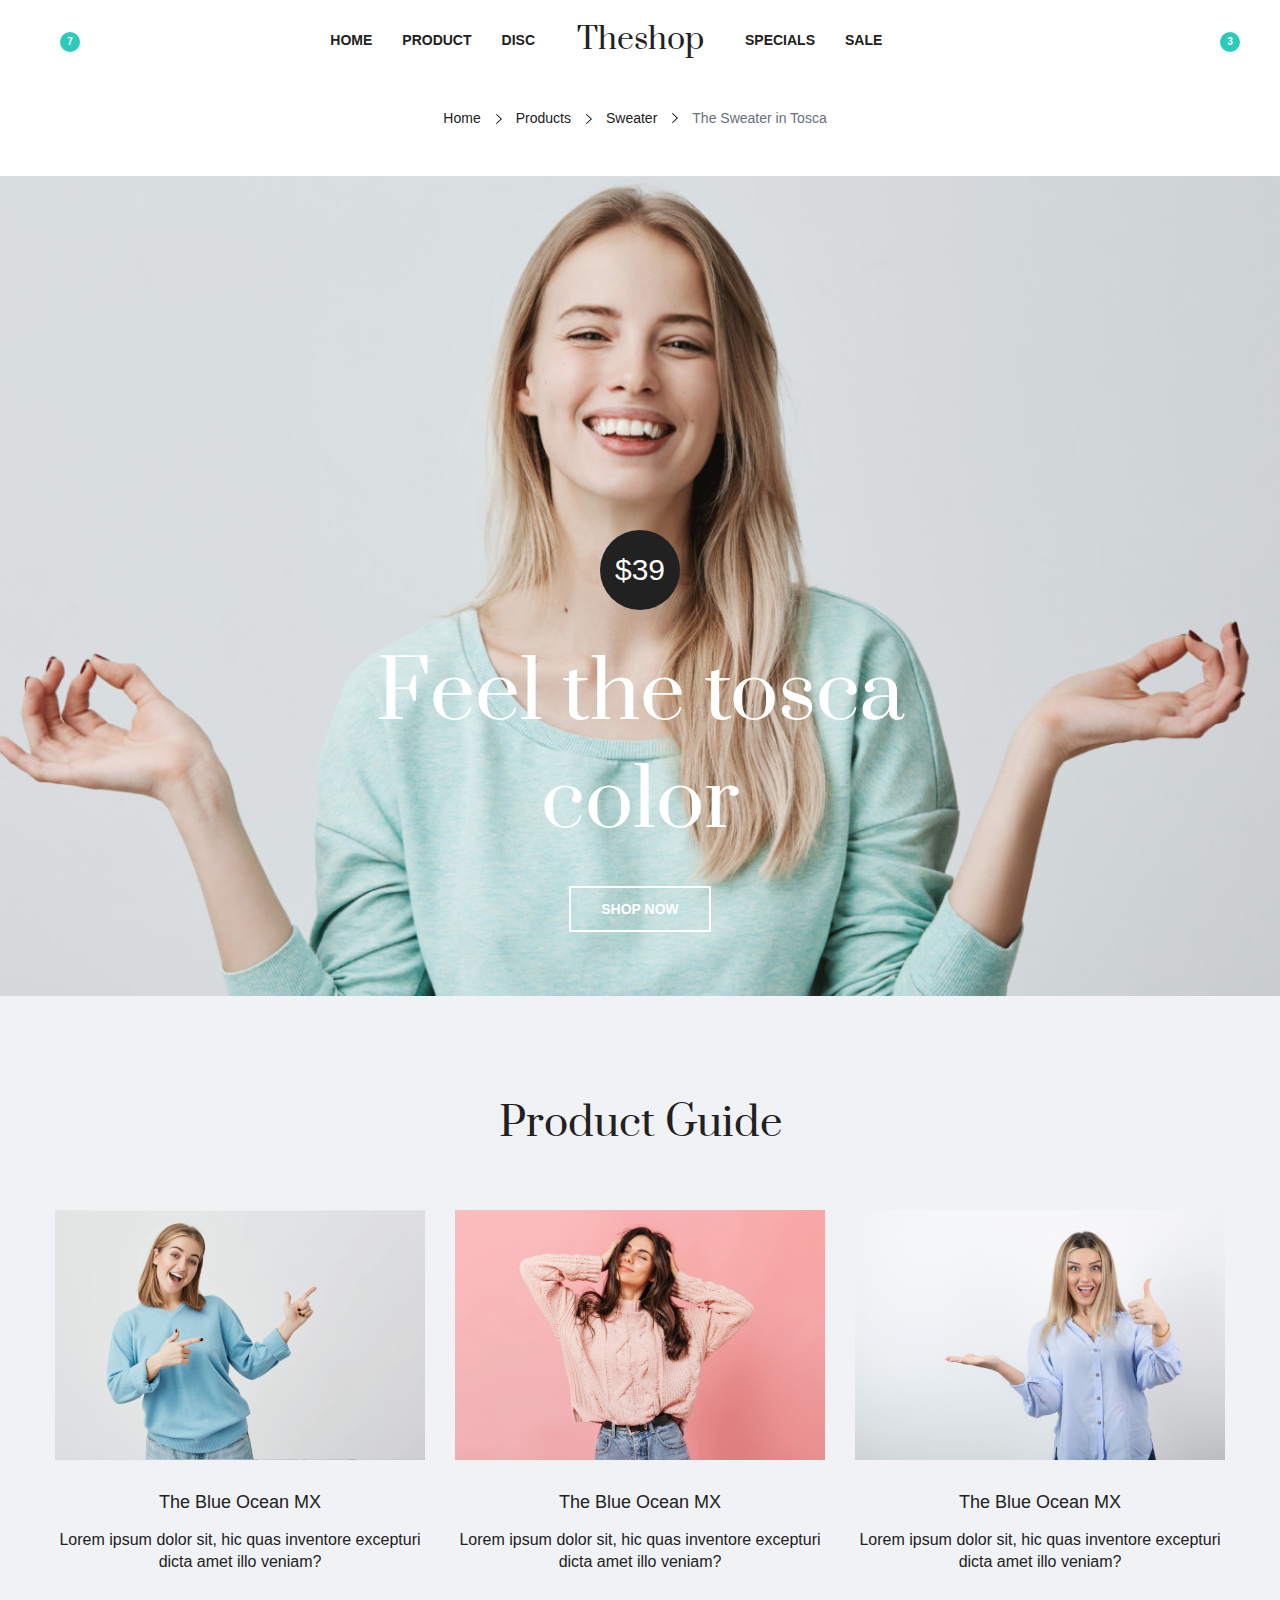
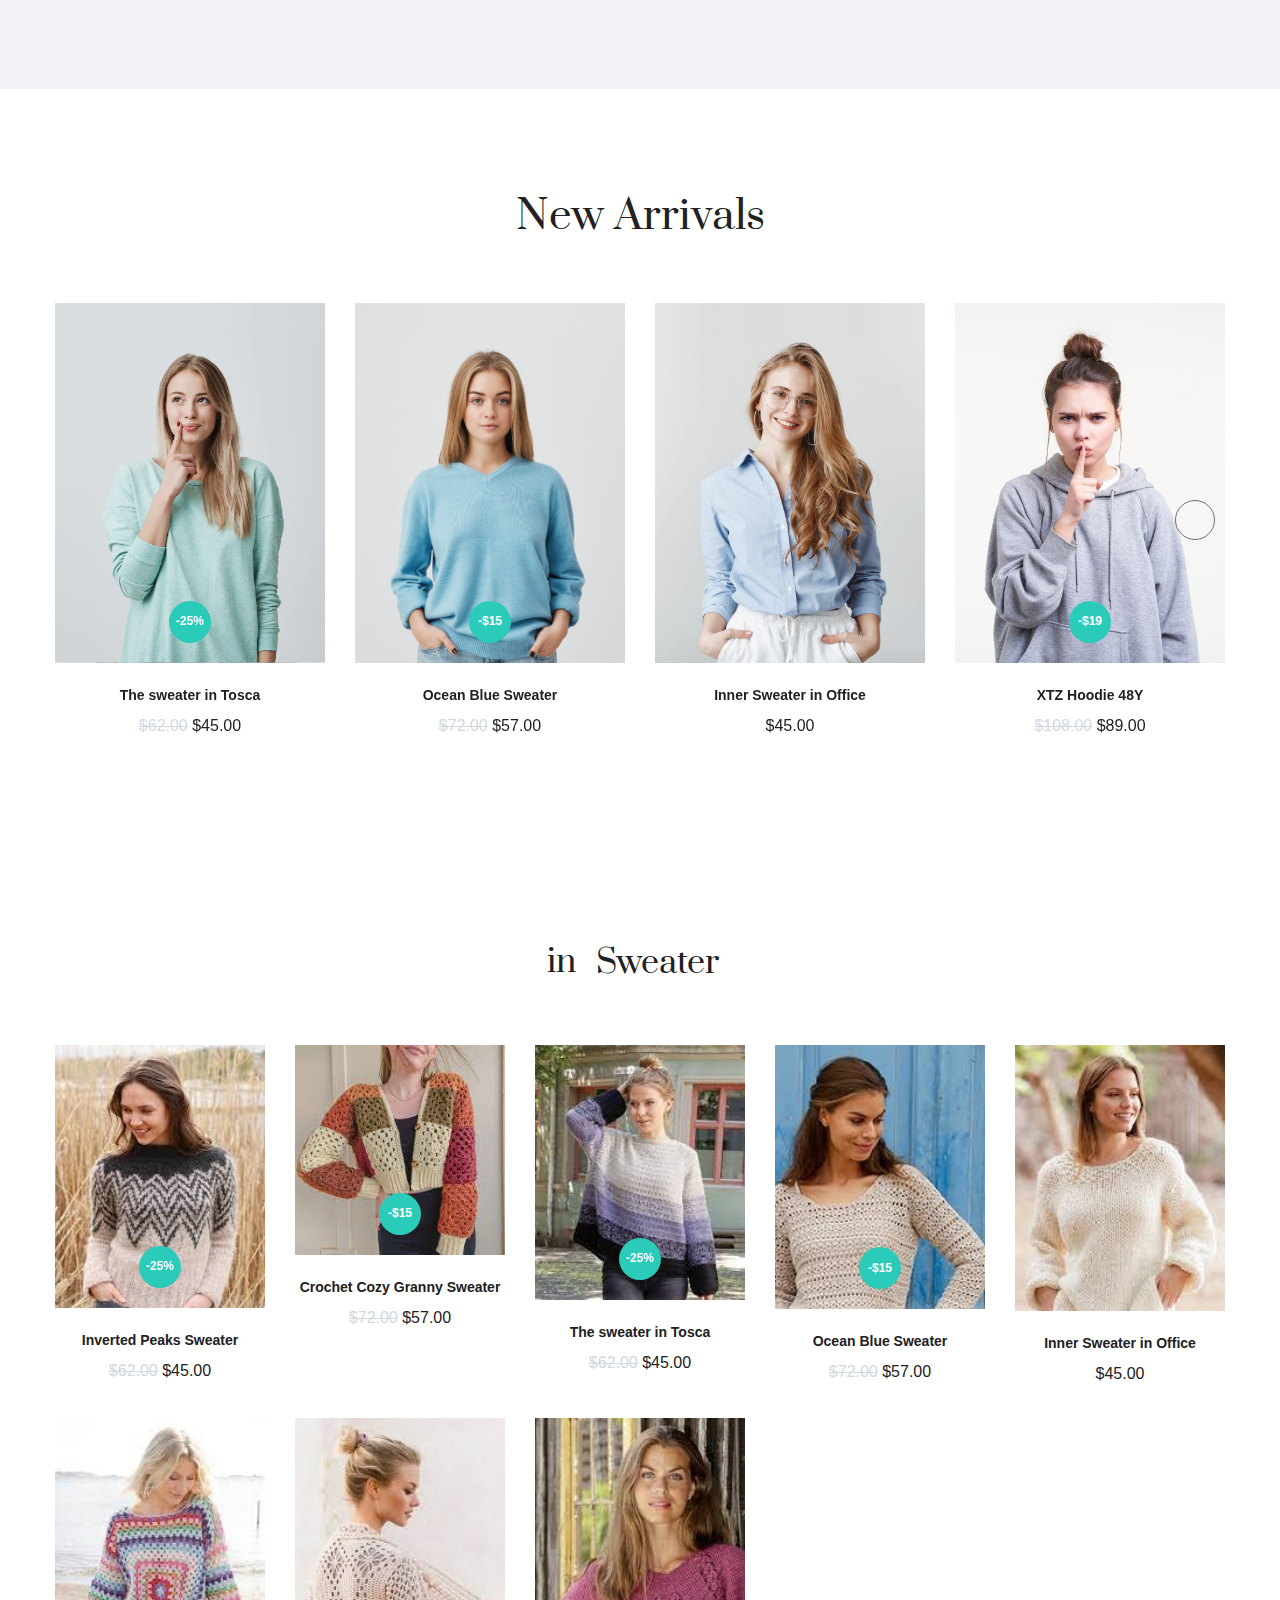
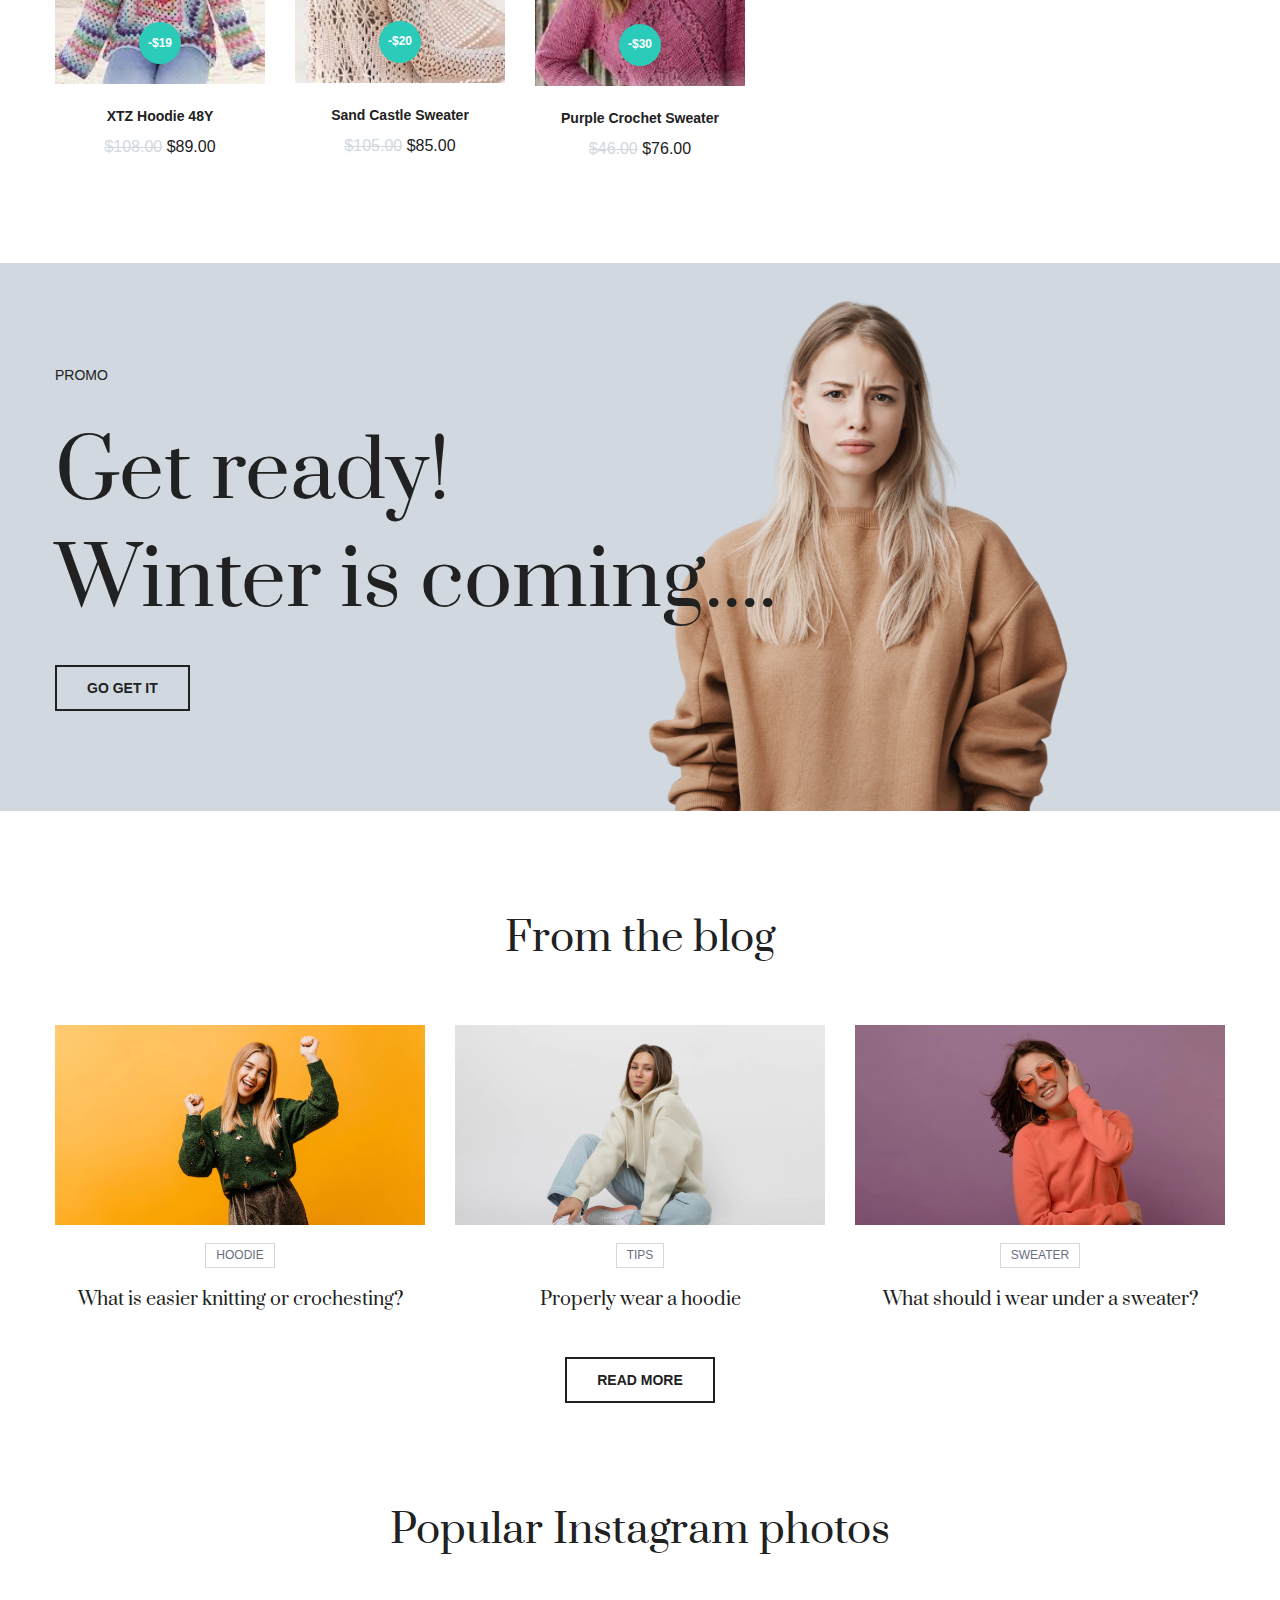
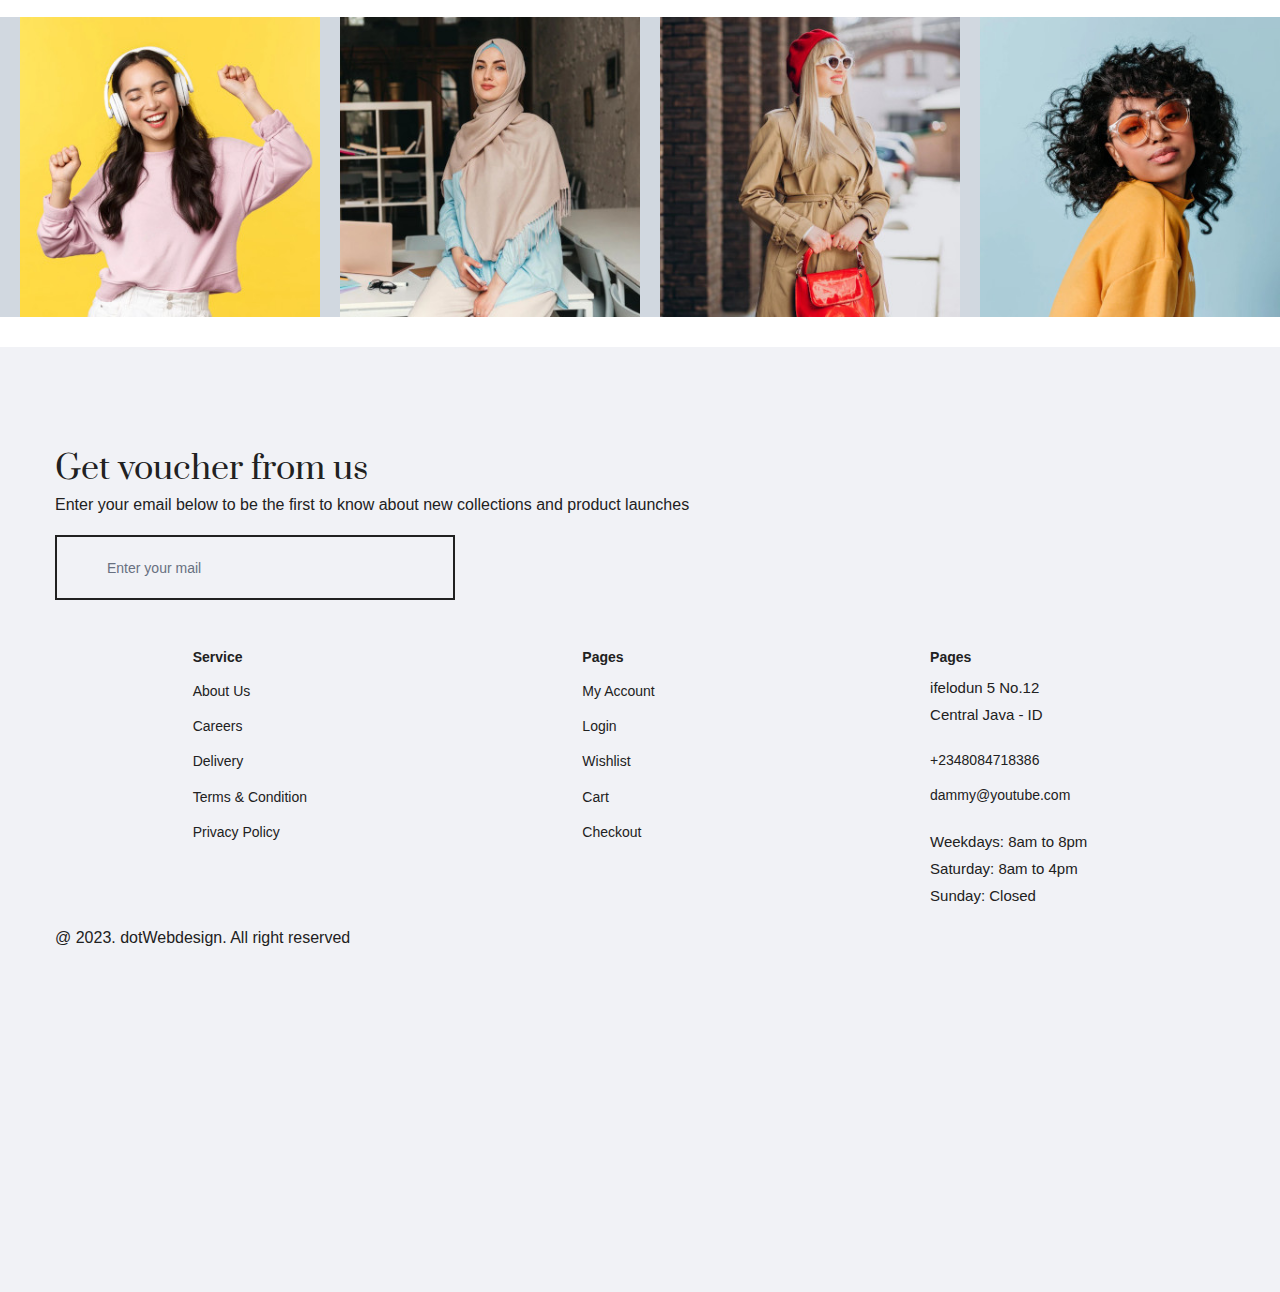
==== index.html @ 3d7e5abb "commit" ====
<!DOCTYPE html>
<html lang="en">
<head>
    <meta charset="UTF-8">
    <meta http-equiv="X-UA-Compatible" content="IE=edge">
    <meta name="viewport" content="width=device-width, initial-scale=1.0">
    <title>HOME PAGE</title>
    <link rel="stylesheet" href="style.css">
    <link rel="stylesheet" href="https://cdnjs.cloudflare.com/ajax/libs/font-awesome/6.3.0/css/all.min.css" 
    integrity="sha512-SzlrxWUlpfuzQ+pcUCosxcglQRNAq/DZjVsC0lE40xsADsfeQoEypE+enwcOiGjk/bSuGGKHEyjSoQ1zVisanQ==" 
    crossorigin="anonymous" referrerpolicy="no-referrer"/>
    <link rel="stylesheet" href="https://cdn.jsdelivr.net/npm/swiper@9/swiper-bundle.min.css"/>
</head>
<body>
    <div id="page" class="page-home">
        <header>
            <div class="inner-header">
                <div class="container wide">
                    <div class="wrap">
                        <div class="header-left">
                            <div class="menu-bar">
                                <a href="#mobile-menu" class="menu-trigger" trigger-button data-target="mobile-menu"><i class="fa-solid fa-bars"></i></a>
                            </div>
                            <div class="list-inline">
                                <ul>
                                    <li><a href=""><i class="fa-solid fa-user"></i></a></li>
                                    <li><a href=""><span class="item-floating">7</span>
                                        <i class="fa-regular fa-star"></i>
                                    </a></li>
                                </ul>
                            </div>
                        </div>
                        <div class="header-center">
                            <nav class="menu">
                                <ul>
                                    <li><a href=""><span>Home</span></a></li>
                                    <li><a href="Product.html">
                                        <span>Product</span>
                                        <i class="fa-solid fa-caret-down"></i>
                                        </a>
                                        <ul class="sub-mega">
                                            <li>
                                                <div class="container">
                                                    <div class="wrapper">
                                                        <div class="mega-content">
                                                            <div class="dotgrid">
                                                                <div class="wrapper">
                                                                    <div class="item">
                                                                        <div class="dot-image">
                                                                            <a href="" class="product-permalink"></a>
                                                                            <div class="thumbnail">
                                                                                <img src="images/product_02.jpg" alt="">
                                                                            </div>
                                                                            <div class="thumbnail hover">
                                                                                <img src="images/product_02b.jpg" alt="">
                                                                            </div>
                                                                            <div class="actions">
                                                                                <ul>
                                                                                    <li><a href=""><i class="fa-regular fa-star"></i></a></li>
                                                                                    <li><a href=""><i class="fa-solid fa-arrow-right-arrow-left"></i></a></li>
                                                                                    <li><a href=""><i class="fa-regular fa-eye"></i></a></li>
                                                                                </ul>
                                                                            </div>
                                                                            <div class="label"><span>-25%</span></div>
                                                                        </div>
                                                                        <div class="dot-info">
                                                                            <h2 class="dot-title"><a href="">The sweater in Tosca</a></h2>
                                                                            <div class="product-price">
                                                                                <span class="before">$62.00</span>
                                                                                <span class="current">$45.00</span>
                                                                            </div>
                                                                        </div>
                                                                    </div>
                                                                    <div class="item">
                                                                        <div class="dot-image">
                                                                            <a href="" class="product-permalink"></a>
                                                                            <div class="thumbnail">
                                                                                <img src="images/product_01.jpg" alt="">
                                                                            </div>
                                                                            <div class="thumbnail hover">
                                                                                <img src="images/product_01b.jpg" alt="">
                                                                            </div>
                                                                            <div class="actions">
                                                                                <ul>
                                                                                    <li><a href=""><i class="fa-regular fa-star"></i></a></li>
                                                                                    <li><a href=""><i class="fa-solid fa-arrow-right-arrow-left"></i></a></li>
                                                                                    <li><a href=""><i class="fa-regular fa-eye"></i></a></li>
                                                                                </ul>
                                                                            </div>
                                                                            <div class="label"><span>-25%</span></div>
                                                                        </div>
                                                                        <div class="dot-info">
                                                                            <h2 class="dot-title"><a href="">The sweater in Tosca</a></h2>
                                                                            <div class="product-price">
                                                                                <span class="before">$62.00</span>
                                                                                <span class="current">$45.00</span>
                                                                            </div>
                                                                        </div>
                                                                    </div>
                                                                    <div class="item">
                                                                        <div class="dot-image">
                                                                            <a href="" class="product-permalink"></a>
                                                                            <div class="thumbnail">
                                                                                <img src="images/product_03.jpg" alt="">
                                                                            </div>
                                                                            <div class="thumbnail hover">
                                                                                <img src="images/product_03b.jpg" alt="">
                                                                            </div>
                                                                            <div class="actions">
                                                                                <ul>
                                                                                    <li><a href=""><i class="fa-regular fa-star"></i></a></li>
                                                                                    <li><a href=""><i class="fa-solid fa-arrow-right-arrow-left"></i></a></li>
                                                                                    <li><a href=""><i class="fa-regular fa-eye"></i></a></li>
                                                                                </ul>
                                                                            </div>
                                                                            <div class="label"><span>-25%</span></div>
                                                                        </div>
                                                                        <div class="dot-info">
                                                                            <h2 class="dot-title"><a href="">The sweater in Tosca</a></h2>
                                                                            <div class="product-price">
                                                                                <span class="before">$62.00</span>
                                                                                <span class="current">$45.00</span>
                                                                            </div>
                                                                        </div>
                                                                    </div>
                                                                </div>
                                                            </div>
                                                            <div class="links">
                                                                <div class="list-block">
                                                                    <h3 class="dot-title">Apparel</h3>
                                                                    <ul>
                                                                        <li><a href="">Prada</a></li>
                                                                        <li><a href="">Gucci</a></li>
                                                                        <li><a href="">Chanel</a></li>
                                                                        <li><a href="">Zara</a></li>
                                                                    </ul>
                                                                </div>
                                                                <div class="list-block">
                                                                    <h3 class="dot-title">Apparel</h3>
                                                                    <ul>
                                                                        <li><a href="">Prada</a></li>
                                                                        <li><a href="">Gucci</a></li>
                                                                        <li><a href="">Chanel</a></li>
                                                                        <li><a href="">Zara</a></li>
                                                                    </ul>
                                                                </div>
                                                                <div class="list-block">
                                                                    <h3 class="dot-title">Apparel</h3>
                                                                    <ul>
                                                                        <li><a href="">Prada</a></li>
                                                                        <li><a href="">Gucci</a></li>
                                                                        <li><a href="">Chanel</a></li>
                                                                        <li><a href="">Zara</a></li>
                                                                    </ul>
                                                                </div>
                                                            </div>
                                                        </div>
                                                    </div>
                                                </div>
                                            </li>
                                        </ul>
                                    </li>
                                    <li><a href=""><span>Disc</span></a></li>
                                </ul>
                                <ul>
                                    <li><a href="">
                                        <span>Specials</span>
                                        <i class="fa-solid fa-caret-down"></i>
                                        </a>
                                        <ul class="sub-menu list-block">
                                            <li><a href="">Dolce & Gabbana</a></li>
                                            <li><a href="">Louis Vuitton</a></li>
                                            <li><a href="">Versace</a></li>
                                            <li><a href="">Dior</a></li>
                                        </ul>
                                    </li>
                                    <li><a href=""><span>Sale</span></a></li>
                                </ul>
                            </nav>
                            <div class="branding"><a href="">Theshop</a></div>
                        </div>
                        <div class="header-right">
                            <div class="list-inline">
                                <ul>
                                    <li><a href="#0" trigger-button data-target="search-float"><i class="fa-solid fa-magnifying-glass"></i></a></li>
                                    <li><a href="#0" trigger-button data-target="data-cart"><span class="item-floating">3</span><i class="fa-sharp fa-solid fa-bag-shopping"></i></a></li>
                                </ul>
                            </div> 
                        </div>
                    </div>
                </div>
                <div class="container">
                    <div class="wrap">
                        <div class="breadcrumb list-inline">
                            <ul>
                                <li><a href="index.html">Home</a></li>
                                <li><a href="Product.html">Products</a></li>
                                <li><a href="Product-Category.html">Sweater</a></li>
                                <li><span>The Sweater in Tosca</span></li>
                            </ul>
                        </div>
                    </div>
                </div>
                <div id="search-float" class="search-float">
                    <div class="container wide">
                        <form action="" class="search">
                            <i class="fa-solid fa-magnifying-glass"></i>
                            <input type="search" class="input" id="" placeholder="Search products">
                            <i class="fa-solid fa-xmark" close-button></i>
                        </form>
                    </div>
                </div>
            </div>
        </header>
        <main>
            
            <!--------------------SLIDER(BANNER)-------------------->
            <div class="slider">
                <div class="sliderbox swiper">
                    <div class="wrap swiper-wrapper">
                        <div class="item swiper-slide">
                            <div class="image">
                                <div class="ob-cover">
                                    <img src="images/slider_01.jpg" alt="">
                                </div>
                                <div class="title-info">
                                    <div class="container wide">
                                        <div class="wrap">
                                            <span class="price">$39</span>
                                            <h3 class="title">Feel the tosca color</h3>
                                            <div class="button"><a href="" class="tertiary-btn">Shop Now</a></div>
                                        </div>
                                    </div>
                                </div>
                            </div>
                        </div>
                        <div class="item swiper-slide">
                            <div class="image">
                                <div class="ob-cover">
                                    <img src="images/slider_02.jpg" alt="">
                                </div>
                                <div class="title-info">
                                    <div class="container wide">
                                        <div class="wrap">
                                            <span class="price">$65</span>
                                            <h3 class="title">Inner world of brown</h3>
                                            <div class="button"><a href="" class="tertiary-btn">Shop Now</a></div>
                                        </div>
                                    </div>
                                </div>
                            </div>
                        </div>
                        <div class="item swiper-slide">
                            <div class="image">
                                <div class="ob-cover">
                                    <img src="images/slider_03.jpg" alt="">
                                </div>
                                <div class="title-info">
                                    <div class="container wide">
                                        <div class="wrap">
                                            <span class="price">$95</span>
                                            <h3 class="title">What a mix 0f colors</h3>
                                            <div class="button"><a href="" class="tertiary-btn">Shop Now</a></div>
                                        </div>
                                    </div>
                                </div>
                            </div>
                        </div>
                    </div>
                    <div class="custom-pagination">
                        <div class="swiper-pagination"></div>
                    </div>
                </div>
            </div>
<!------------Slider -------------->
            <!------------------------PRODUCT GUIDE----------------------->

            <div class="guide">
                <div class="container">
                    <div class="wrap">
                        <div class="heading">
                            <h2 class="title">Product Guide</h2>
                        </div>
                        <div class="dotgrid scrollto">
                            <div class="wrapper">
                                <div class="item">
                                    <div class="dot-image">
                                        <div class="thumbnail hover">
                                            <img src="images/guide_01.png" alt="">
                                        </div>
                                    </div>
                                    <div class="dot-info">
                                        <h3 class="dot-title">The Blue Ocean MX</h3>
                                        <p class="grey-color">Lorem ipsum dolor sit, hic quas inventore excepturi dicta amet illo veniam?</p>
                                    </div>
                                </div>
                                <div class="item">
                                    <div class="dot-image">
                                        <div class="thumbnail hover">
                                            <img src="images/guide_02.png" alt="">
                                        </div>
                                    </div>
                                    <div class="dot-info">
                                        <h3 class="dot-title">The Blue Ocean MX</h3>
                                        <p class="grey-color">Lorem ipsum dolor sit, hic quas inventore excepturi dicta amet illo veniam?</p>
                                    </div>
                                </div>
                                <div class="item">
                                    <div class="dot-image">
                                        <div class="thumbnail hover">
                                            <img src="images/guide_03.png" alt="">
                                        </div>
                                    </div>
                                    <div class="dot-info">
                                        <h3 class="dot-title">The Blue Ocean MX</h3>
                                        <p class="grey-color">Lorem ipsum dolor sit, hic quas inventore excepturi dicta amet illo veniam?</p>
                                    </div>
                                </div>
                            </div>
                        </div>
                    </div>
                </div>
          </div> 
           <!------------Guide -------------->
           <!-------------------------ARRIVAL--------------------------->

          <div class="carousel">
            <div class="container">
                <div class="wrap">
                    <div class="heading">
                        <h2 class="title">New Arrivals</h2>
                    </div>
                    <div class="inner-wrapper">
                        <div class="dotgrid carouselbox swiper">
                            <!-- copy from mega menu structure -->
                            <div class="wrapper swiper-wrapper">
                                <div class="item swiper-slide">
                                    <div class="dot-image">
                                        <a href="" class="product-permalink"></a>
                                        <div class="thumbnail">
                                            <img src="images/product_01.jpg" alt="">
                                        </div>
                                        <div class="thumbnail hover">
                                            <img src="images/product_01b.jpg" alt="">
                                        </div>
                                        <div class="actions">
                                            <ul>
                                                <li><a href=""><i class="fa-regular fa-star"></i></a></li>
                                                <li><a href=""><i class="fa-solid fa-arrow-right-arrow-left"></i></a></li>
                                                <li><a href=""><i class="fa-regular fa-eye"></i></a></li>
                                            </ul>
                                        </div>
                                        <div class="label"><span>-25%</span></div>
                                    </div>
                                    <div class="dot-info">
                                        <h2 class="dot-title"><a href="">The sweater in Tosca</a></h2>
                                        <div class="product-price">
                                            <span class="before">$62.00</span>
                                            <span class="current">$45.00</span>
                                        </div>
                                    </div>
                                </div>
                                <div class="item swiper-slide">
                                    <div class="dot-image">
                                        <a href="" class="product-permalink"></a>
                                        <div class="thumbnail">
                                            <img src="images/product_02.jpg" alt="">
                                        </div>
                                        <div class="thumbnail hover">
                                            <img src="images/product_02b.jpg" alt="">
                                        </div>
                                        <div class="actions">
                                            <ul>
                                                <li><a href=""><i class="fa-regular fa-star"></i></a></li>
                                                <li><a href=""><i class="fa-solid fa-arrow-right-arrow-left"></i></a></li>
                                                <li><a href=""><i class="fa-regular fa-eye"></i></a></li>
                                            </ul>
                                        </div>
                                        <div class="label"><span>-$15</span></div>
                                    </div>
                                    <div class="dot-info">
                                        <h2 class="dot-title"><a href="">Ocean Blue Sweater</a></h2>
                                        <div class="product-price">
                                            <span class="before">$72.00</span>
                                            <span class="current">$57.00</span>
                                        </div>
                                    </div>
                                </div>
                                <div class="item swiper-slide">
                                    <div class="dot-image">
                                        <a href="" class="product-permalink"></a>
                                        <div class="thumbnail">
                                            <img src="images/product_03.jpg" alt="">
                                        </div>
                                        <div class="thumbnail hover">
                                            <img src="images/product_03b.jpg" alt="">
                                        </div>
                                        <div class="actions">
                                            <ul>
                                                <li><a href=""><i class="fa-regular fa-star"></i></a></li>
                                                <li><a href=""><i class="fa-solid fa-arrow-right-arrow-left"></i></a></li>
                                                <li><a href=""><i class="fa-regular fa-eye"></i></a></li>
                                            </ul>
                                        </div>
                                        
                                    </div>
                                    <div class="dot-info">
                                        <h2 class="dot-title"><a href="">Inner Sweater in Office</a></h2>
                                        <div class="product-price">
                                            
                                            <span class="current">$45.00</span>
                                        </div>
                                    </div>
                                </div>
                                <div class="item swiper-slide">
                                    <div class="dot-image">
                                        <a href="" class="product-permalink"></a>
                                        <div class="thumbnail">
                                            <img src="images/product_04.jpg" alt="">
                                        </div>
                                        <div class="thumbnail hover">
                                            <img src="images/product_04b.jpg" alt="">
                                        </div>
                                        <div class="actions">
                                            <ul>
                                                <li><a href=""><i class="fa-regular fa-star"></i></a></li>
                                                <li><a href=""><i class="fa-solid fa-arrow-right-arrow-left"></i></a></li>
                                                <li><a href=""><i class="fa-regular fa-eye"></i></a></li>
                                            </ul>
                                        </div>
                                        <div class="label"><span>-$19</span></div>
                                    </div>
                                    <div class="dot-info">
                                        <h2 class="dot-title"><a href="">XTZ Hoodie 48Y</a></h2>
                                        <div class="product-price">
                                            <span class="before">$108.00</span>
                                            <span class="current">$89.00</span>
                                        </div>
                                    </div>
                                </div>
                                <div class="item swiper-slide">
                                    <div class="dot-image">
                                        <a href="" class="product-permalink"></a>
                                        <div class="thumbnail">
                                            <img src="images/product_05.jpg" alt="">
                                        </div>
                                        <div class="thumbnail hover">
                                            <img src="images/product_05b.jpg" alt="">
                                        </div>
                                        <div class="actions">
                                            <ul>
                                                <li><a href=""><i class="fa-regular fa-star"></i></a></li>
                                                <li><a href=""><i class="fa-solid fa-arrow-right-arrow-left"></i></a></li>
                                                <li><a href=""><i class="fa-regular fa-eye"></i></a></li>
                                            </ul>
                                        </div>
                                        <div class="label"><span>-$20</span></div>
                                    </div>
                                    <div class="dot-info">
                                        <h2 class="dot-title"><a href="">Light Blue Hoodie</a></h2>
                                        <div class="product-price">
                                            <span class="before">$105.00</span>
                                            <span class="current">$85.00</span>
                                        </div>
                                    </div>
                                </div>
                                <div class="item swiper-slide">
                                    <div class="dot-image">
                                        <a href="" class="product-permalink"></a>
                                        <div class="thumbnail">
                                            <img src="images/product_06.jpg" alt="">
                                        </div>
                                        <div class="thumbnail hover">
                                            <img src="images/product_06b.jpg" alt="">
                                        </div>
                                        <div class="actions">
                                            <ul>
                                                <li><a href=""><i class="fa-regular fa-star"></i></a></li>
                                                <li><a href=""><i class="fa-solid fa-arrow-right-arrow-left"></i></a></li>
                                                <li><a href=""><i class="fa-regular fa-eye"></i></a></li>
                                            </ul>
                                        </div>
                                        <div class="label"><span>-$30</span></div>
                                    </div>
                                    <div class="dot-info">
                                        <h2 class="dot-title"><a href="">Brown Gold Mix</a></h2>
                                        <div class="product-price">
                                            <span class="before">$46.00</span>
                                            <span class="current">$76.00</span>
                                        </div>
                                    </div>
                                </div>
                                <div class="item swiper-slide">
                                    <div class="dot-image">
                                        <a href="" class="product-permalink"></a>
                                        <div class="thumbnail">
                                            <img src="images/product_07.jpg" alt="">
                                        </div>
                                        <div class="thumbnail hover">
                                            <img src="images/product_07b.jpg" alt="">
                                        </div>
                                        <div class="actions">
                                            <ul>
                                                <li><a href=""><i class="fa-regular fa-star"></i></a></li>
                                                <li><a href=""><i class="fa-solid fa-arrow-right-arrow-left"></i></a></li>
                                                <li><a href=""><i class="fa-regular fa-eye"></i></a></li>
                                            </ul>
                                        </div>
                                        <div class="label"><span>-$25</span></div>
                                    </div>
                                    <div class="dot-info">
                                        <h2 class="dot-title"><a href="">Solid Pink GIO</a></h2>
                                        <div class="product-price">
                                            <span class="before">$75.00</span>
                                            <span class="current">$50.00</span>
                                        </div>
                                    </div>
                                </div>
                                <div class="item swiper-slide">
                                    <div class="dot-image">
                                        <a href="" class="product-permalink"></a>
                                        <div class="thumbnail">
                                            <img src="images/product_08.jpg" alt="">
                                        </div>
                                        <div class="thumbnail hover">
                                            <img src="images/product_08b.jpg" alt="">
                                        </div>
                                        <div class="actions">
                                            <ul>
                                                <li><a href=""><i class="fa-regular fa-star"></i></a></li>
                                                <li><a href=""><i class="fa-solid fa-arrow-right-arrow-left"></i></a></li>
                                                <li><a href=""><i class="fa-regular fa-eye"></i></a></li>
                                            </ul>
                                        </div>
                                        <div class="label"><span>-$15</span></div>
                                    </div>
                                    <div class="dot-info">
                                        <h2 class="dot-title"><a href="">The Marron Four</a></h2>
                                        <div class="product-price">
                                            <span class="before">$75.00</span>
                                            <span class="current">$60.00</span>
                                        </div>
                                    </div>
                                </div>
                            </div>
                        </div>
                        <div class="nav">
                            <div class="swiper-button-next">
                                <i class="fa-solid fa-arrow-right"></i>
                            </div>
                            <div class="swiper-button-prev">
                                <i class="fa-solid fa-arrow-left"></i>
                            </div>
                        </div>
                    </div>
                </div>
            </div>
          </div>  
          <!------ carousel------>
          <!-------------------------SWEATER/HOODIE/SHIRT------------------------->

          <div class="bycats">
            <div class="container">
                <div class="wrap">
                    <div class="heading sort-list tabs">
                        <span class="grey-color">in</span>
                        <div class="wrap">
                            <h3 class="opt-trigger">
                                <span class="value">Sweater</span>
                                <i class="fa-solid fa-angle-down"></i>
                            </h3>
                            <ul>
                                <li class="active"><a data-id="#sweater" href="#sweater" class="tabbed-trigger">Sweater</a></li>
                                <li><a data-id="hoodie" href="#hoodie" class="tabbed-trigger">Hoodie</a></li>
                                <li><a data-id="shirt" href="#shirt" class="tabbed-trigger">Shirt</a></li>
                            </ul>
                        </div>
                    </div>
                    <div class="tabbed">
                        <div id="sweater" class="sort-data active">
                            <div class="dotgrid">
                                <div class="wrapper">
                                    <!------ copy .item from carousel ---------->
                                        <div class="item">
                                            <div class="dot-image">
                                                <a href="" class="product-permalink"></a>
                                                <div class="thumbnail">
                                                    <img src="images/sweater_02.jpg" alt="">
                                                </div>
                                                <div class="thumbnail hover">
                                                    <img src="images/sweater_02b.jpg" alt="">
                                                </div>
                                                <div class="actions">
                                                    <ul>
                                                        <li><a href=""><i class="fa-regular fa-star"></i></a></li>
                                                        <li><a href=""><i class="fa-solid fa-arrow-right-arrow-left"></i></a></li>
                                                        <li><a href=""><i class="fa-regular fa-eye"></i></a></li>
                                                    </ul>
                                                </div>
                                                <div class="label"><span>-25%</span></div>
                                            </div>
                                            <div class="dot-info">
                                                <h2 class="dot-title"><a href="">Inverted Peaks Sweater</a></h2>
                                                <div class="product-price">
                                                    <span class="before">$62.00</span>
                                                    <span class="current">$45.00</span>
                                                </div>
                                            </div>
                                        </div>
                                        <div class="item">
                                            <div class="dot-image">
                                                <a href="" class="product-permalink"></a>
                                                <div class="thumbnail">
                                                    <img src="images/sweater_03.jpg" alt="">
                                                </div>
                                                <div class="thumbnail hover">
                                                    <img src="images/sweater_03b.jpg" alt="">
                                                </div>
                                                <div class="actions">
                                                    <ul>
                                                        <li><a href=""><i class="fa-regular fa-star"></i></a></li>
                                                        <li><a href=""><i class="fa-solid fa-arrow-right-arrow-left"></i></a></li>
                                                        <li><a href=""><i class="fa-regular fa-eye"></i></a></li>
                                                    </ul>
                                                </div>
                                                <div class="label"><span>-$15</span></div>
                                            </div>
                                            <div class="dot-info">
                                                <h2 class="dot-title"><a href="">Crochet Cozy Granny Sweater</a></h2>
                                                <div class="product-price">
                                                    <span class="before">$72.00</span>
                                                    <span class="current">$57.00</span>
                                                </div>
                                            </div>
                                        </div>
                                        <div class="item">
                                            <div class="dot-image">
                                                <a href="" class="product-permalink"></a>
                                                <div class="thumbnail">
                                                    <img src="images/sweater_04.jpg" alt="">
                                                </div>
                                                <div class="thumbnail hover">
                                                    <img src="images/sweater_04b.jpg" alt="">
                                                </div>
                                                <div class="actions">
                                                    <ul>
                                                        <li><a href=""><i class="fa-regular fa-star"></i></a></li>
                                                        <li><a href=""><i class="fa-solid fa-arrow-right-arrow-left"></i></a></li>
                                                        <li><a href=""><i class="fa-regular fa-eye"></i></a></li>
                                                    </ul>
                                                </div>
                                                <div class="label"><span>-25%</span></div>
                                            </div>
                                            <div class="dot-info">
                                                <h2 class="dot-title"><a href="">The sweater in Tosca</a></h2>
                                                <div class="product-price">
                                                    <span class="before">$62.00</span>
                                                    <span class="current">$45.00</span>
                                                </div>
                                            </div>
                                        </div>
                                        <div class="item">
                                            <div class="dot-image">
                                                <a href="" class="product-permalink"></a>
                                                <div class="thumbnail">
                                                    <img src="images/sweater_05.jpg" alt="">
                                                </div>
                                                <div class="thumbnail hover">
                                                    <img src="images/sweater_05b.jpg" alt="">
                                                </div>
                                                <div class="actions">
                                                    <ul>
                                                        <li><a href=""><i class="fa-regular fa-star"></i></a></li>
                                                        <li><a href=""><i class="fa-solid fa-arrow-right-arrow-left"></i></a></li>
                                                        <li><a href=""><i class="fa-regular fa-eye"></i></a></li>
                                                    </ul>
                                                </div>
                                                <div class="label"><span>-$15</span></div>
                                            </div>
                                            <div class="dot-info">
                                                <h2 class="dot-title"><a href="">Ocean Blue Sweater</a></h2>
                                                <div class="product-price">
                                                    <span class="before">$72.00</span>
                                                    <span class="current">$57.00</span>
                                                </div>
                                            </div>
                                        </div>
                                        <div class="item">
                                            <div class="dot-image">
                                                <a href="" class="product-permalink"></a>
                                                <div class="thumbnail">
                                                    <img src="images/sweater_06.jpg" alt="">
                                                </div>
                                                <div class="thumbnail hover">
                                                    <img src="images/sweater_06b.jpg" alt="">
                                                </div>
                                                <div class="actions">
                                                    <ul>
                                                        <li><a href=""><i class="fa-regular fa-star"></i></a></li>
                                                        <li><a href=""><i class="fa-solid fa-arrow-right-arrow-left"></i></a></li>
                                                        <li><a href=""><i class="fa-regular fa-eye"></i></a></li>
                                                    </ul>
                                                </div>
                                                
                                            </div>
                                            <div class="dot-info">
                                                <h2 class="dot-title"><a href="">Inner Sweater in Office</a></h2>
                                                <div class="product-price">
                                                    
                                                    <span class="current">$45.00</span>
                                                </div>
                                            </div>
                                        </div>
                                        <div class="item">
                                            <div class="dot-image">
                                                <a href="" class="product-permalink"></a>
                                                <div class="thumbnail">
                                                    <img src="images/sweater_07.jpg" alt="">
                                                </div>
                                                <div class="thumbnail hover">
                                                    <img src="images/sweater_07b.jpg" alt="">
                                                </div>
                                                <div class="actions">
                                                    <ul>
                                                        <li><a href=""><i class="fa-regular fa-star"></i></a></li>
                                                        <li><a href=""><i class="fa-solid fa-arrow-right-arrow-left"></i></a></li>
                                                        <li><a href=""><i class="fa-regular fa-eye"></i></a></li>
                                                    </ul>
                                                </div>
                                                <div class="label"><span>-$19</span></div>
                                            </div>
                                            <div class="dot-info">
                                                <h2 class="dot-title"><a href="">XTZ Hoodie 48Y</a></h2>
                                                <div class="product-price">
                                                    <span class="before">$108.00</span>
                                                    <span class="current">$89.00</span>
                                                </div>
                                            </div>
                                        </div>
                                        <div class="item">
                                            <div class="dot-image">
                                                <a href="" class="product-permalink"></a>
                                                <div class="thumbnail">
                                                    <img src="images/sweater_08.jpg" alt="">
                                                </div>
                                                <div class="thumbnail hover">
                                                    <img src="images/sweater_08b.jpg" alt="">
                                                </div>
                                                <div class="actions">
                                                    <ul>
                                                        <li><a href=""><i class="fa-regular fa-star"></i></a></li>
                                                        <li><a href=""><i class="fa-solid fa-arrow-right-arrow-left"></i></a></li>
                                                        <li><a href=""><i class="fa-regular fa-eye"></i></a></li>
                                                    </ul>
                                                </div>
                                                <div class="label"><span>-$20</span></div>
                                            </div>
                                            <div class="dot-info">
                                                <h2 class="dot-title"><a href="">Sand Castle Sweater</a></h2>
                                                <div class="product-price">
                                                    <span class="before">$105.00</span>
                                                    <span class="current">$85.00</span>
                                                </div>
                                            </div>
                                        </div>
                                        <div class="item">
                                            <div class="dot-image">
                                                <a href="" class="product-permalink"></a>
                                                <div class="thumbnail">
                                                    <img src="images/sweater_09.jpg" alt="">
                                                </div>
                                                <div class="thumbnail hover">
                                                    <img src="images/sweater_09b.jpg" alt="">
                                                </div>
                                                <div class="actions">
                                                    <ul>
                                                        <li><a href=""><i class="fa-regular fa-star"></i></a></li>
                                                        <li><a href=""><i class="fa-solid fa-arrow-right-arrow-left"></i></a></li>
                                                        <li><a href=""><i class="fa-regular fa-eye"></i></a></li>
                                                    </ul>
                                                </div>
                                                <div class="label"><span>-$30</span></div>
                                            </div>
                                            <div class="dot-info">
                                                <h2 class="dot-title"><a href="">Purple Crochet Sweater</a></h2>
                                                <div class="product-price">
                                                    <span class="before">$46.00</span>
                                                    <span class="current">$76.00</span>
                                                </div>
                                            </div>
                                        </div>
                                </div>
                            </div>
                        </div>
                        <div id="hoodie" class="sort-data">
                            <div class="dotgrid">
                                <div class="wrapper">
                                    <!------ copy .item from carousel ---------->
                                        <div class="item">
                                            <div class="dot-image">
                                                <a href="" class="product-permalink"></a>
                                                <div class="thumbnail">
                                                    <img src="images/hoodie6.jpg" alt="">
                                                </div>
                                                
                                                <div class="actions">
                                                    <ul>
                                                        <li><a href=""><i class="fa-regular fa-star"></i></a></li>
                                                        <li><a href=""><i class="fa-solid fa-arrow-right-arrow-left"></i></a></li>
                                                        <li><a href=""><i class="fa-regular fa-eye"></i></a></li>
                                                    </ul>
                                                </div>
                                                <div class="label"><span>-25%</span></div>
                                            </div>
                                            <div class="dot-info">
                                                <h2 class="dot-title"><a href="">Oversize crop Hoodie(woman) </a></h2>
                                                <div class="product-price">
                                                    <span class="before">$62.00</span>
                                                    <span class="current">$45.00</span>
                                                </div>
                                            </div>
                                        </div>
                                        <div class="item">
                                            <div class="dot-image">
                                                <a href="" class="product-permalink"></a>
                                                <div class="thumbnail">
                                                    <img src="images/hoodie5.jpg" alt="">
                                                </div>
                                                
                                                <div class="actions">
                                                    <ul>
                                                        <li><a href=""><i class="fa-regular fa-star"></i></a></li>
                                                        <li><a href=""><i class="fa-solid fa-arrow-right-arrow-left"></i></a></li>
                                                        <li><a href=""><i class="fa-regular fa-eye"></i></a></li>
                                                    </ul>
                                                </div>
                                                <div class="label"><span>-$15</span></div>
                                            </div>
                                            <div class="dot-info">
                                                <h2 class="dot-title"><a href="">Men zip through Hoodie</a></h2>
                                                <div class="product-price">
                                                    <span class="before">$72.00</span>
                                                    <span class="current">$57.00</span>
                                                </div>
                                            </div>
                                        </div>
                                        <div class="item">
                                            <div class="dot-image">
                                                <a href="" class="product-permalink"></a>
                                                <div class="thumbnail">
                                                    <img src="images/hoodie4.jpg" alt="">
                                                </div>
                                               
                                                <div class="actions">
                                                    <ul>
                                                        <li><a href=""><i class="fa-regular fa-star"></i></a></li>
                                                        <li><a href=""><i class="fa-solid fa-arrow-right-arrow-left"></i></a></li>
                                                        <li><a href=""><i class="fa-regular fa-eye"></i></a></li>
                                                    </ul>
                                                </div>
                                                
                                            </div>
                                            <div class="dot-info">
                                                <h2 class="dot-title"><a href="">Nike Sale Hoodie</a></h2>
                                                <div class="product-price">
                                                    
                                                    <span class="current">$45.00</span>
                                                </div>
                                            </div>
                                        </div>
                                        <div class="item">
                                            <div class="dot-image">
                                                <a href="" class="product-permalink"></a>
                                                <div class="thumbnail">
                                                    <img src="images/hoodie3.jpg" alt="">
                                                </div>
                                                
                                                <div class="actions">
                                                    <ul>
                                                        <li><a href=""><i class="fa-regular fa-star"></i></a></li>
                                                        <li><a href=""><i class="fa-solid fa-arrow-right-arrow-left"></i></a></li>
                                                        <li><a href=""><i class="fa-regular fa-eye"></i></a></li>
                                                    </ul>
                                                </div>
                                                <div class="label"><span>-$19</span></div>
                                            </div>
                                            <div class="dot-info">
                                                <h2 class="dot-title"><a href="">Blue strong Hoodie</a></h2>
                                                <div class="product-price">
                                                    <span class="before">$108.00</span>
                                                    <span class="current">$89.00</span>
                                                </div>
                                            </div>
                                        </div>
                                        <div class="item">
                                            <div class="dot-image">
                                                <a href="" class="product-permalink"></a>
                                                <div class="thumbnail">
                                                    <img src="images/hoodie2.jpg" alt="">
                                                </div>
                                                
                                                <div class="actions">
                                                    <ul>
                                                        <li><a href=""><i class="fa-regular fa-star"></i></a></li>
                                                        <li><a href=""><i class="fa-solid fa-arrow-right-arrow-left"></i></a></li>
                                                        <li><a href=""><i class="fa-regular fa-eye"></i></a></li>
                                                    </ul>
                                                </div>
                                                <div class="label"><span>-$20</span></div>
                                            </div>
                                            <div class="dot-info">
                                                <h2 class="dot-title"><a href="">Nike Foward Hoodie</a></h2>
                                                <div class="product-price">
                                                    <span class="before">$105.00</span>
                                                    <span class="current">$85.00</span>
                                                </div>
                                            </div>
                                        </div>
                                        <div class="item">
                                            <div class="dot-image">
                                                <a href="" class="product-permalink"></a>
                                                <div class="thumbnail">
                                                    <img src="images/hoodie1.jpg" alt="">
                                                </div>
                                            
                                                <div class="actions">
                                                    <ul>
                                                        <li><a href=""><i class="fa-regular fa-star"></i></a></li>
                                                        <li><a href=""><i class="fa-solid fa-arrow-right-arrow-left"></i></a></li>
                                                        <li><a href=""><i class="fa-regular fa-eye"></i></a></li>
                                                    </ul>
                                                </div>
                                                <div class="label"><span>-$30</span></div>
                                            </div>
                                            <div class="dot-info">
                                                <h2 class="dot-title"><a href="">ADULT FLEECE HOOD</a></h2>
                                                <div class="product-price">
                                                    <span class="before">$46.00</span>
                                                    <span class="current">$76.00</span>
                                                </div>
                                            </div>
                                        </div>
                                </div>
                            </div>
                        </div>
                        <div id="shirt" class="sort-data">
                            <div class="dotgrid">
                                <div class="wrapper">
                                    <!------ copy .item from carousel ---------->
                                        <div class="item">
                                            <div class="dot-image">
                                                <a href="" class="product-permalink"></a>
                                                <div class="thumbnail">
                                                    <img src="images/shirt4a.jpg" alt="">
                                                </div>
                                                <div class="thumbnail hover">
                                                    <img src="images/shirt4b.jpg" alt="">
                                                </div>
                                                <div class="actions">
                                                    <ul>
                                                        <li><a href=""><i class="fa-regular fa-star"></i></a></li>
                                                        <li><a href=""><i class="fa-solid fa-arrow-right-arrow-left"></i></a></li>
                                                        <li><a href=""><i class="fa-regular fa-eye"></i></a></li>
                                                    </ul>
                                                </div>
                                                <div class="label"><span>-25%</span></div>
                                            </div>
                                            <div class="dot-info">
                                                <h2 class="dot-title"><a href="">Ankara modern shirt(men)</a></h2>
                                                <div class="product-price">
                                                    <span class="before">$120.00</span>
                                                    <span class="current">$100.00</span>
                                                </div>
                                            </div>
                                        </div>
                                        <div class="item">
                                            <div class="dot-image">
                                                <a href="" class="product-permalink"></a>
                                                <div class="thumbnail">
                                                    <img src="images/shirt3.jpg" alt="">
                                                </div>
                                                
                                                <div class="actions">
                                                    <ul>
                                                        <li><a href=""><i class="fa-regular fa-star"></i></a></li>
                                                        <li><a href=""><i class="fa-solid fa-arrow-right-arrow-left"></i></a></li>
                                                        <li><a href=""><i class="fa-regular fa-eye"></i></a></li>
                                                    </ul>
                                                </div>
                                                <div class="label"><span>-$15</span></div>
                                            </div>
                                            <div class="dot-info">
                                                <h2 class="dot-title"><a href="">Pit dark shirt</a></h2>
                                                <div class="product-price">
                                                    <span class="before">$72.00</span>
                                                    <span class="current">$57.00</span>
                                                </div>
                                            </div>
                                        </div>
                                        <div class="item">
                                            <div class="dot-image">
                                                <a href="" class="product-permalink"></a>
                                                <div class="thumbnail">
                                                    <img src="images/shirt2.jpg" alt="">
                                                </div>
                                                
                                                <div class="actions">
                                                    <ul>
                                                        <li><a href=""><i class="fa-regular fa-star"></i></a></li>
                                                        <li><a href=""><i class="fa-solid fa-arrow-right-arrow-left"></i></a></li>
                                                        <li><a href=""><i class="fa-regular fa-eye"></i></a></li>
                                                    </ul>
                                                </div>
                                                <div class="label"><span>-25%</span></div>
                                            </div>
                                            <div class="dot-info">
                                                <h2 class="dot-title"><a href="">Sky blue cola shirt</a></h2>
                                                <div class="product-price">
                                                    <span class="before">$62.00</span>
                                                    <span class="current">$45.00</span>
                                                </div>
                                            </div>
                                        </div>
                                        <div class="item">
                                            <div class="dot-image">
                                                <a href="" class="product-permalink"></a>
                                                <div class="thumbnail">
                                                    <img src="images/shirt1.jpg" alt="">
                                                </div>
                                                
                                                <div class="actions">
                                                    <ul>
                                                        <li><a href=""><i class="fa-regular fa-star"></i></a></li>
                                                        <li><a href=""><i class="fa-solid fa-arrow-right-arrow-left"></i></a></li>
                                                        <li><a href=""><i class="fa-regular fa-eye"></i></a></li>
                                                    </ul>
                                                </div>
                                                <div class="label"><span>-$15</span></div>
                                            </div>
                                            <div class="dot-info">
                                                <h2 class="dot-title"><a href="">Mixed color shirt</a></h2>
                                                <div class="product-price">
                                                    <span class="before">$72.00</span>
                                                    <span class="current">$57.00</span>
                                                </div>
                                            </div>
                                        </div>
                                       
                                </div>
                            </div>
                        </div>
                    </div>
                </div>
            </div>
          </div>  
          <!----------------BANNER--------------->
          <div class="banner">
            <div class="container">
                <div class="wrap">
                    <div class="content">
                        <span>Promo</span>
                        <h3 class="title">Get ready!<br>Winter is coming....</h3>
                        <div class="button"><a href="" class="tertiary-btn">Go get it</a></div>
                    </div>
                </div>
            </div>
          </div> 
          <!--------banner------> 

          <div class="fromblog">
            <div class="container">
                <div class="wrap">
                    <div class="heading">
                        <h2 class="title">From the blog</h2>
                    </div>
                    <div class="dotgrid scrollto">
                        <div class="wrapper">
                            <div class="item">
                                <div class="dot-image">
                                <div class="thumbnail hover">
                                        <a href="">
                                            <img src="images/blog_01.jpg" alt="">
                                        </a>
                                </div>
                                </div>
                                <div class="dot-info">
                                    <a href="">Hoodie</a>
                                    <h3 class="dot-title">
                                        <a href="">What is easier knitting or crochesting?</a>
                                    </h3>
                                </div>
                            </div> 
                            <div class="item">
                                <div class="dot-image">
                                <div class="thumbnail hover">
                                        <a href="">
                                            <img src="images/blog_02.jpg" alt="">
                                        </a>
                                </div>
                                </div>
                                <div class="dot-info">
                                    <a href="">Tips</a>
                                    <h3 class="dot-title">
                                        <a href="">Properly wear a hoodie</a>
                                    </h3>
                                </div>
                            </div> 
                            <div class="item">
                                <div class="dot-image">
                                <div class="thumbnail hover">
                                        <a href="">
                                            <img src="images/blog_03.jpg" alt="">
                                        </a>
                                </div>
                                </div>
                                <div class="dot-info">
                                    <a href="">Sweater</a>
                                    <h3 class="dot-title">
                                        <a href="">What should i wear under a sweater?</a>
                                    </h3>
                                </div>
                            </div>    
                        </div>
                    </div>
                    <div class="button">
                        <a href="" class="tertiary-btn">Read more</a>
                    </div>
                </div>
            </div>
          </div>
          
          <div class="frominsta">
            <div class="container wide">
                <div class="wrap">
                    <div class="heading">
                        <h2 class="title">Popular Instagram photos</h2>
                    </div>
                    <div class="dotgrid scrollto">
                        <div class="wrapper">
                            <div class="item">
                                <div class="dot-image">
                                    <a href=""></a>
                                    <div class="thumbnail">
                                        <img src="images/ig_01.jpg" alt="">
                                    </div>
                                    <div class="actions">
                                        <i class="fa-brands fa-instagram"></i>
                                    </div>
                                </div>
                            </div>
                            <div class="item">
                                <div class="dot-image">
                                    <a href=""></a>
                                    <div class="thumbnail">
                                        <img src="images/ig_02.jpg" alt="">
                                    </div>
                                    <div class="actions">
                                        <i class="fa-brands fa-instagram"></i>
                                    </div>
                                </div>
                            </div>
                            <div class="item">
                                <div class="dot-image">
                                    <a href=""></a>
                                    <div class="thumbnail">
                                        <img src="images/ig_03.jpg" alt="">
                                    </div>
                                    <div class="actions">
                                        <i class="fa-brands fa-instagram"></i>
                                    </div>
                                </div>
                            </div>
                            <div class="item">
                                <div class="dot-image">
                                    <a href=""></a>
                                    <div class="thumbnail">
                                        <img src="images/ig_04.jpg" alt="">
                                    </div>
                                    <div class="actions">
                                        <i class="fa-brands fa-instagram"></i>
                                    </div>
                                </div>
                            </div>
                        </div>
                    </div>
                </div>
            </div>
          </div> 
        </main>
        <footer>
            <div class="inner-footer">
                <div class="container">
                    <div class="wrap">
                        <div class="top">
                            <div class="subscribe"></div>
                                <h3>Get voucher from us</h3>
                                <p class="grey-color">Enter your email below to be the first to know about new collections and product launches</p>
                                <form action="" class="search">
                                    <i class="fa-regular fa-envelope-open"></i>
                                    <input type="text" class="input" placeholder="Enter your mail">
                                    <input type="submit" class="submit">
                                    <i class="fa-solid fa-arrow-right"></i>
                                </form>
                            </div>
                            <div class="footer-links">
                                <div class="list-block">
                                    <h3 class="dot-title">Service</h3>
                                    <ul>
                                        <li><a href="#">About Us</a></li>
                                        <li><a href="#">Careers</a></li>
                                        <li><a href="#">Delivery</a></li>
                                        <li><a href="#">Terms & Condition</a></li>
                                        <li><a href="#">Privacy Policy</a></li>
                                    </ul>
                                </div>
                                <div class="list-block">
                                    <h3 class="dot-title">Pages</h3>
                                    <ul>
                                        <li><a href="#">My Account</a></li>
                                        <li><a href="#">Login</a></li>
                                        <li><a href="#">Wishlist</a></li>
                                        <li><a href="#">Cart</a></li>
                                        <li><a href="#">Checkout</a></li>
                                    </ul>
                                </div>
                                <div class="list-block">
                                    <h3 class="dot-title">Pages</h3>
                                    <div class="comp-address grey-color">
                                        <p>ifelodun 5 No.12<br>Central Java - ID</p>
                                        <p>
                                            <a href="">+2348084718386</a>
                                            <br>
                                            <a href="">dammy@youtube.com</a>
                                        </p>
                                        <p>
                                            Weekdays: 8am to 8pm<br>
                                            Saturday: 8am to 4pm<br>
                                            Sunday: Closed
                                        </p>
                                    </div>
                                </div>
                            </div>
                        </div>   
                        <div class="bottom">
                            <div class="list-inline">
                                <ul>
                                    <li><a href=""><i class="fa-brands fa-facebook"></i></a></li>
                                    <li><a href=""><i class="fa-brands fa-twitter"></i></a></li>
                                    <li><a href=""><i class="fa-brands fa-instagram"></i></a></li>
                                    <li><a href=""><i class="fa-brands fa-pinterest"></i></a></li>
                                </ul>
                            </div>
                            <div class="copyright">
                                <p>@ 2023. dotWebdesign. All right reserved</p>
                            </div>
                        </div>
                    </div>
                </div>
            </div>
        </footer>
    </div>
    <div class="overlay" data-overlay></div>
    <div id="mobile-menu" class="mobile-menu">
        <div class="wrap">
            <a href="" class="close-trigger" close-button>
                <i class="fa-solid fa-xmark"></i>
            </a>
            <div class="main-menu scrollto">
                <nav class="wrapper">
                    <ul>
                        <li><a href=""><span>Home</span></a></li>
                        <li class="has-child"><a href="">
                            <span>Products</span>
                            <span class="child-trigger"><i class="fa-solid fa-caret-down"></i></span>
                            </a>
                            <ul class="sub-menu list-block">
                                <li><a href="">Adidas</a></li>
                                <li><a href="">Chanel</a></li>
                                <li><a href="">Dolce & Gabbana</a></li>
                                <li><a href="">Ganni</a></li>
                                <li><a href="">Gucci</a></li>
                                <li><a href="">Louis Vuitton</a></li>
                                <li><a href="">Nike</a></li>
                                <li><a href="">Prada</a></li>
                                <li><a href="">Puma</a></li>
                                <li><a href="">Zara</a></li>
                                <li><a href="">Adidas</a></li>
                                <li><a href="">Chanel</a></li>
                                <li><a href="">Dolce & Gabbana</a></li>
                                <li><a href="">Ganni</a></li>
                                <li><a href="">Gucci</a></li>
                                <li><a href="">Louis Vuitton</a></li>
                                <li><a href="">Nike</a></li>
                                <li><a href="">Prada</a></li>
                                <li><a href="">Puma</a></li>
                                <li><a href="">Zara</a></li>
                            </ul>
                        </li>
                        <li><a href=""><span>Discount</span></a></li>
                        <li class="has-child">
                            <a href="">
                                <span>Specials</span>
                            <span class="child-trigger"><i class="fa-solid fa-caret-down"></i></span>
                           
                            <ul class="sub-menu list-block">
                                <li><a href="#">Dolce & Gabbana</a></li>
                                <li><a href="#">Louis Vuitton</a></li>
                                <li><a href="#">Versace</a></li>
                                <li><a href="#">Dior</a></li>
                            </ul>
                        </li>
                        <li><a href=""><span>Sale</span></a></li>
                    </ul>
                </nav>
                <div class="button">
                    <a href="" class="secondary-btn">Login</a>
                    <a href="" class="primary-btn">Register</a>
                </div>
            </div>
        </div>
    </div>

    <div id="data-cart" class="cart-menu">
        <div class="wrap">
            <a href="#0" class="close-trigger" close-button><i class="fa-solid fa-xmark"></i></a>
            <div class="scrollto cart-outer">
                <div class="wrapper">
                    <div class="cart-list">
                        <div class="wrapper">
                            <div class="cart-header">
                                <h3>Shopping cart</h3>
                            </div>
                            <div class="cart-body scrollto">
                                <div class="product-list">
                                    <div class="wrapper">
                                        <ul>
                                            <li>
                                                <div class="grouping">
                                                    <div class="quantity">
                                                        <div class="control">
                                                            <button>-</button>
                                                            <input type="text" value="1">
                                                            <button>+</button>
                                                        </div>
                                                    </div>
                                                    <div class="thumbnail">
                                                        <a href="">
                                                            <img src="images/product_01.jpg" alt="">
                                                        </a>
                                                    </div>
                                                </div>
                                                <div class="variats">
                                                    <h4 class="dot-title"><a href="">The Sweater in Tosca</a></h4>
                                                    <div class="color grey-color">
                                                        <span>Color:</span>
                                                        <span>Tosca</span>
                                                    </div>
                                                    <div class="size grey-color">
                                                        <span>Size:</span>
                                                        <span>L</span>
                                                    </div>
                                                    <div class="price">75.00</div>
                                                    <a href="" class="item-remove">
                                                        <i class="fa-solid fa-xmark"></i>
                                                    </a>
                                                </div>
                                            </li>
                                            <li>
                                                <div class="grouping">
                                                    <div class="quantity">
                                                        <div class="control">
                                                            <button>-</button>
                                                            <input type="text" value="1">
                                                            <button>+</button>
                                                        </div>
                                                    </div>
                                                    <div class="thumbnail">
                                                        <a href="">
                                                            <img src="images/product_03.jpg" alt="">
                                                        </a>
                                                    </div>
                                                </div>
                                                <div class="variats">
                                                    <h4 class="dot-title"><a href="">Ocean Blue LLC2</a></h4>
                                                    <div class="color grey-color">
                                                        <span>Color:</span>
                                                        <span>Ocean</span>
                                                    </div>
                                                    <div class="size grey-color">
                                                        <span>Size:</span>
                                                        <span>L</span>
                                                    </div>
                                                    <div class="price">95.00</div>
                                                    <a href="" class="item-remove">
                                                        <i class="fa-solid fa-xmark"></i>
                                                    </a>
                                                </div>
                                            </li>
                                            <li>
                                                <div class="grouping">
                                                    <div class="quantity">
                                                        <div class="control">
                                                            <button>-</button>
                                                            <input type="text" value="1">
                                                            <button>+</button>
                                                        </div>
                                                    </div>
                                                    <div class="thumbnail">
                                                        <a href="">
                                                            <img src="images/product_02.jpg" alt="">
                                                        </a>
                                                    </div>
                                                </div>
                                                <div class="variats">
                                                    <h4 class="dot-title"><a href="">Solid Pink GIO</a></h4>
                                                    <div class="color grey-color">
                                                        <span>Color:</span>
                                                        <span>Pink</span>
                                                    </div>
                                                    <div class="size grey-color">
                                                        <span>Size:</span>
                                                        <span>XL</span>
                                                    </div>
                                                    <div class="price">45.00</div>
                                                    <a href="" class="item-remove">
                                                        <i class="fa-solid fa-xmark"></i>
                                                    </a>
                                                </div>
                                            </li>
                                        </ul>
                                    </div>
                                </div>
                            </div>
                            <div class="cart-footer">
                                <div class="discount">
                                    <form action="">
                                        <input type="text" class="input" placeholder="Coupon">
                                        <input type="submit" class="submit" value="Apply">
                                    </form>
                                </div>
                                <div class="math-pricing">
                                    <ul>
                                        <li>
                                            <span>Subtotal</span>
                                            <span class="value"></span>
                                        </li>
                                        <ul>
                                            <li><span>Shipping</span></li>
                                            <li>
                                                <div>
                                                    <input type="radio" class="checker" name="shipping">
                                                    <label for="">Free</label>
                                                </div>
                                                <span class="value">$0.00</span>
                                            </li>
                                            <li>
                                                <div>
                                                    <input type="radio" class="checker" name="shipping">
                                                    <label for="">Flat</label>
                                                </div>
                                                <span class="value">$10.00</span>
                                            </li>
                                        </ul>
                                    </ul>
                                    <li>
                                        <span>Promo discount</span>
                                        <span class="value">-$0.00</span>
                                    </li>
                                    <li class="total">
                                        <span>Total</span>
                                        <span class="value">$147.00</span>
                                    </li>
                                </div>
                                <div class="button">
                                    <a href="" class="secondary-btn">Checkout</a>
                                    <a href="" class="grey-link">View cart</a>
                                </div>
                            </div>
                        </div>
                    </div>
                </div>
            </div>
        </div>
    </div>
    
    <script src="https://cdn.jsdelivr.net/npm/swiper@9/swiper-bundle.min.js"></script>
    <script src="script.js"></script>
</body>
</html>
---- style.css ----
/** Fonts:
    - Monstserrat: 400, 500, 600
    - Prata: 400
*/

@import url('https://fonts.googleapis.com/css2?family=Prata:wght:bold:400;&family=Montserrat:wght:bold:400;500;600');

:root {
    --primary-color: #2bcbba;
    --light-color: #d1d8e0;
    --grey-color: #687080;
    --red-color: #ff4757;
    --flashwhite-color: #f1f2f6;
    --white-color: #ffffff;
    --dark-color: #212121;

    --primary-font: 'Monstserrate', sans-serif;
    --second-font: 'Prata', serif;
    --fs14: 14px;
    --fw600: 600;

    --transition-color: color .3s;
    --transition-background: background-color .3s;
    --transition-border: border .3s;
    --transition-transform: transform .3s;

    --shadow: 0px 10px 20px 0px rgb(0 0 0 / 20%);
    --fade: fade-bottom .3s cubic-bezier(0.39, 0.575, .0565, 1) both;
}

html{
    scroll-behavior: smooth;
    overflow-x: hidden;
}

* {
    margin: 0;
    padding: 0;
}
*,::before,::after {
    box-sizing: border-box;
}
body{
    font-family: var(--primary-font);
    font-size: 16px;
    font-weight: 400;
    line-height: 1.8;
    color: var(--dark-color);
    background-color: var(--white-color);
}
a{
    text-decoration: none;
    color: inherit;
    -webkit-tap-highlight-color: transparent;
}
img {
    max-width: 100%;
    vertical-align: middle;
}
ul {
    list-style: none;
}
p {
    margin: 0 0 15px;
}

input,textarea,select {
    font: inherit;
    width: 100%;
}
input[type=checkbox],input[type=radio] {width: 100%;}
input::placeholder, textarea::placeholder {color: inherit;}
button {font: inherit;}
strong {font-weight: var(--fw600);}

h1,h2,h3,h4 {
    font-family: var(--second-font);
    font-weight: 400;
    line-height: normal;
}
h1 {font-size: 2.75em;}
h2 {font-size: 2.2em;}
h3 {font-size: 2em;}
h4 {font-size: 1em;}

/*---------------------*
    #Reused Style
*----------------------*/

.container {
    max-width: var(--max-width, 1200px);
    padding: 0 var(--gutter, 15px);
    margin: 0 auto;
}
.item-floating {
    position: absolute;
    font-size: 10px;
    font-weight: var(--fw600);
    top: -8px;
    right: 0;
    background-color: var(--primary-color);
    color: var(--white-color);
    width: 20px;
    height: 20px;
    display: flex;
    align-items: center;
    justify-content: center;
    border-radius: 50%; 
}
.wrapper > ul li a span{
    font-weight: 550;
}

.button > [class*=-btn] {
    font-size: var(--fs14);
    font-weight: var(--fw600);
    text-transform: uppercase;
    padding: 0 30px;
    display: inline-block;
    line-height:0 25px;
    border-width: 2px;
    border-style: solid;
    transition: var(--transition-background)
                var(--transition-color),
                var(--transition-border);
}                                               
.primary-btn, .secondary-btn {
    border-color: var(--dark-color);
}
.primary-btn:hover,
.secondary-btn {
    background-color: var(--dark-color);
    color: var(--white-color);
}

.secondary-btn:hover {
    background-color: transparent;
    border-color: var(--dark-color);
    color: var(--dark-color);
}
.wrap .tertiary-btn {
    font-size: var(--fs14);
    font-weight: var(--fw600);
    text-transform: uppercase;
    padding: 0 30px;
    display: inline-block;
    line-height: 42px;
    border-width: 2px;
    border-style: solid;
    transition: var(--transition-background)
                var(--transition-color),
                var(--transition-border);
}  
.tertiary-btn:hover {
    background-color: var(--dark-color);
    color: var(--white-color);
}            

.title {
    font-size: clamp(30px, -0.875em + 8.333vw, var(--fs-max, 40px));
}

.grey-link {
    color: inherit;
    transition: var(--transition-color);
}
.grey-color, .grey-link:hover {
    color: var(--grey-color);
}


input.checker {
    position: relative;
    padding: 5px;
    margin: 0 5px 0 2px;
    cursor: pointer;
}
input.checker::after, input.checker::before {
    content: '';
    display: block;
    position: absolute;
    top: 50%;
    left: 50%;
}
input.checker::before {
    width: 16px;
    height: 16px;
    transform: translate(-50%, -50%);
    background-color: var(--white-color);
    border: 1px solid var(--grey-color);
    border-radius: 50%;
    transition: var(--transition-border);
}
input.checker::after {
    width: 10px;
    height: 10px;
    background-color: var(--dark-color);
    transform: translate(-50%, -50%) scale(0);
    border-radius: 50%;
    transition: var(--transition-transform);
}
input.checker:checked::before {
    border-color: var(--dark-color);
}
input.checker:checked::after {
    transform: translate(-50%, -50%) scale(1);
}









/*-----------------------------*
    #Grouped selector
*----------------------------*/

.item-floating, .header-center .branding {
    display: flex;
    align-items: center;
    justify-content: center;
}

.list-block a {
    position: relative;
    font-size: var(--fs14);
    color: var(--gray-color);
    padding: 5px 0;
    display: inline-block;
    transition: var(--transition-color);
} 
.list-block a:hover {
    color: var(--dark-color);
}
.list-block a::before {
    content: '';
    position: absolute;
    width: 0;
    height: 0;
    background-color: var(--dark-color);
    left: -15px;
    top: 50%;
    border-radius: 50%;
    transform: translateY(-50%);
    transition: width .3s, height .3s;
}
.list-block a:hover::before {
    width: 8px;
    height: 8px;
}
@keyframes fade-bottom {
    0% {
        transform: translateY(10px);
        opacity: 0;
    }
    100% {
        transform: translateY(0);
    }
}

.dot-title {
    font-family: var(--primary-font);
    font-size: var(--fs14);
    font-weight: var(--fw600);
    line-height: 34px;
}
.dot-title a {
    transition: var(--transition-color);
}
.dot-title a:hover,
.dotgrid .product-price .before {
    color: var(--light-color);
}

.overlay,
.mobile-menu,
.data-popup,
.cart-menu,
.sidebar,
.mobile-nav {
    position: fixed;
    top: 0;
    left: 0;
    right: 0;
    bottom: 0;
}
.overlay {
    background-color: var(--dark-color);
    opacity: 0;
    visibility: hidden;
    pointer-events: none;
    z-index: 999;
    transition: opacity .3s, visibility .3s;
}
.overlay.active {
    opacity: .75;
    visibility: visible;
    pointer-events: all;
}

.scrollto > .wrapper {
    --display: flex;
    padding-bottom: 20px;
    overflow-x: auto;
    overscroll-behavior-inline: contain;
    scroll-snap-type: inline mandatory;
}
.scrollto .wrapper::-webkit-scrollbar{
    width: 18px;
    height: 20px;
}
.scrollto .wrapper::-webkit-scrollbar-thumb{
    --border-color: var(--white-color);
    background-color: var(--light-color);
    border: 3px solid var(--border-color);
    border-radius: 20px;
}
.scrollto .wrapper:hover::-webkit-scrollbar-thumb {
    background-color: var(--gray-color);
}
.scrollto .wrapper::-webkit-scrollbar-thumb:hover {
    background-color: var(--gray-color);
}








/*-----------------------------*
    #HEADER
*----------------------------*/

.inner-header {
    line-height: 80px;
}
.inner-header :where(.wrap, .menu > ul),
.list-inline > ul {
    display: flex;
    align-items: center;
}
.header-left, .header-right {
    flex-grow: 1;
}
.header-center nav {
    display: none;
    grid-template-columns: 1fr 1fr;
    gap: 180px;
    max-width: 720px;
}
.header-center .branding {
    position: absolute;
    left: 0;
    right: 0;
    top: 0;
    display: flex;
    align-items: center;
    justify-content: center;
    pointer-events: none;
}
.header-center .branding a {
    font-family: var(--second-font);
    font-size: 30px;
    line-height: inherit;
    pointer-events: auto;
}
.header-center .menu > ul > li > a {
    font-size: var(--fs14);
    font-weight: var(--fw600);
    text-transform: uppercase;
    padding: 0 15px;
    gap: 5px;
}
.header-right ul {
    justify-content: flex-end;
} 
.list-inline a,
.menu-trigger,
.close-trigger {
    position: relative;
    font-size: 24px;
    padding: 0 10px;
    line-height: 1;
    display: flex;
    transition: var(--transition-color);
}  
.list-inline a:hover,
.menu-trigger:hover {
    color: var(--light-color);
}
.header-left .list-inline,
.sidebar .widget input[type="checkbox"],
.checkout-products .payment-options input {
    display: none;
}
:where(.header-left, .header-right) li {
    display: flex;
    align-items: center;
    height: 80px;
}

/*
    -----#HEADER: Product____
*/

.dotgrid .wrapper {
    display: var(--display, grid);
    --grid-col: 175px;
    grid-template-columns: repeat(auto-fit, minmax(min(var(--grid-col), 100%), 1fr));
    gap: var(--gutter, 30px);
}
.dotgrid .dot-image {
    position: relative;
    margin-bottom: 15px;
    overflow: hidden;
}
.dotgrid .dot-image > a,
.dotgrid .thumbnail.hover,
.dotgrid .actions, 
.dotgrid .dot-image .label {
    position: absolute;
    top: 0;
    left: 0;
    right: 0;
    bottom: 0;
}
.dotgrid .dot-image > a {
    z-index: 1;
}
.dotgrid .dot-image img {
    width: 100%;
}
.dotgrid .thumbnail.hover {
    opacity: 0;
    transition: opacity .75s ease,
                transform 1.1s cubic-bezier(.15, .75,.5,1) 0s;
    backface-visibility: hidden;
    transform: translateZ(0);
}
.dotgrid .dot-image:hover .thumbnail.hover {
    opacity: 1;
    transform: scale3d(1.1,1.1,1.1,1.1) translateZ(0);
}
.dotgrid .actions {
    z-index: 2;
    top: auto;
    bottom: 20px;
    transform: translate3d(0,100%.0);
    opacity: 0;
    transform: all .3s cubic-bezier(0,0,.2,1);
}
.dot-image:hover .actions {
    opacity: 1;
    transform: translateZ(0);
}
.dotgrid .actions ul, 
.dotgrid .dot-image .label {
    display: flex;
    justify-content: center;
    gap: 10px;
}
.dotgrid .actions ul li a, 
.dotgrid .dot-image .label span {
    font-size: 20px;
    display: flex;
    align-items: center;
    justify-content: center;
    width: 42px;
    height: 42px;
    background-color: var(--white-color);
    border-radius: 50%;
    transition: var(--transition-background), var(--transition-color);
}
.dotgrid .actions ul li a:hover {
    background-color: var(--dark-color);
    color: var(--white-color);
}
.dotgrid .dot-image .label {
    top: auto;
    bottom: 20px;
}
.dotgrid .dot-image .label span {
    font-size: 12px;
    font-weight: var(--fw600);
    background-color: var(--primary-color);
    color: var(--white-color);
}
.dotgrid .dot-info {
    text-align: center;
}

.dotgrid .product-price .before {
    text-decoration: line-through;
}

/*
    ----------#HEAD: Search------------
*/

.inner-header .search-float {
    position: fixed;
    top: 0;
    left: 0;
    right: 0;
    bottom: auto;
    height: 88px;
    background-color: var(--white-color);
    z-index: 1000;
    display: none;
}
form.search {
    position: relative;
}
form.search :where(i, .submit) {
    position: absolute;
    left: 0;
    top: 0;
}
form.search .input {
    outline: 0;
    padding: 15px 50px;
} 
form.search i {
    font-size: 20px;
    display: flex;
    align-items: center;
    justify-content: center;
    width: 50px;
    height: 63px;
    cursor: pointer;
}
form.search :where(.submit, i:last-child) {
    left: auto;
    right: 0;
}
.inner-header .search .input {
    display: flex;
    border: 0;
    height: 100px;
    font-size: 18px;
}
form.search .submit {
    border: 0;
    background-color: transparent;
    color: transparent;
    width: 50px;
    height: 100%;
    right: 0;
    z-index: 1;
    cursor: pointer;
}
form :where(input, textarea, select) {
    font-size: var(--fs14);
    border: 1px solid var(--light-color);
    outline: 0;
    background-color: transparent;
    padding: 10px 20px;
    transition: border .3s;
}
form :where(input, textarea, select):focus {
    border-color: var(--dark-color);
}
form :where(input, textarea, select)::placeholder {
    color: var(--grey-color);
}








.search-float.active {
    display: block;
}

/*
    -----#HEADER: Mobile menu____
*/
.mobile-menu,
.cart-menu,
.sidebar {
    z-index: 1001;
    pointer-events: none;
    visibility: hidden;
    opacity: 1;
}
.mobile-menu.active,
.cart-menu.active,
.sidebar.active {
    visibility: visible;
    opacity: 1;
}
.mobile-menu .wrap,
.cart-menu .wrap,
.sidebar > .wrap {
    position: relative;
    max-width: calc(100% - 40px);
    width: 360px;
    height: 100%;
    background-color: var(--white-color);
    pointer-events: auto;
    transform: translateX(var(--transX, -100%));
    transition: var(--transition-transform);
}
.mobile-menu.active .wrap,
.cart-menu.active .wrap,
.sidebar.active > .wrap {
    transform: translateX(0);
}
.mobile-menu .close-trigger,
.mobile-menu .child-trigger,
.cart-menu .close-trigger,
.sidebar .close-trigger {
    position: absolute;
    top: 0;
    right: -40px;
    width: 40px;
    height: 40px;
    color: var(--primary-color);
    display: flex;
    align-items: center;
    justify-content: center;
}
.mobile-menu .main-menu,
.cart-menu .cart-list,
.sidebar-content {
    height: 100%;
    padding: 0 20px;
    display: flex;
    flex-direction: column;
}
.mobile-menu nav > ul {
    padding: 20px 0;
}
.mobile-menu nav > ul > li > a {
    position: relative;
    padding: 12px 0;
    font-weight: 500;
    transition: var(--transition-color);
}
.mobile-menu nav li :where(li, a) {
    display: block;
}
.mobile-menu nav > ul > li > a:hover {
    color: var(--gray-color);
}
.mobile-menu .child-trigger {
    color: var(--dark-color);
    font-size: 20px;
    right: 0;
    top: 50%;
    transform: translateY(-50%);
    border-radius: 50%;
    transition: var(--transition-background);
    z-index: 1;
}
.mobile-menu .child-trigger:hover {
    background-color: var(--light-color);
}
.mobile-menu nav .sub-menu {
    padding-left: 15px;
    max-height: 0;
    overflow: hidden;
    visibility: hidden;
    transition: .3s ease-in-out;
}
.mobile-menu nav li.active .sub-menu {
    max-height: 1000px;
    visibility: visible;
}
.mobile-menu .button {
    margin-top: auto;
    padding: 20px 0 40px;
    text-align: center;
}
.mobile-menu .button a {
    display: block;
    margin-top: 10px;
}


/*-----------------------------*
    #SLIDER
*----------------------------*/

.slider :where(.image, .ob-cover) {
    position: relative;
}
.slider .ob-cover {
    height: 430px;
}
.ob-cover img {
    position: absolute;
    height: 100%;
    width: 100%;
    object-fit: cover;
}
.slider .title-info {
    background-color: var(--white-color);
}
.slider .title-info .wrap {
    display: flex;
    flex-direction: column;
    align-items: center;
    gap: 30px;
    padding-bottom: 5vw;
    max-width: 600px;
    margin: 0 auto;
    text-align: center;
}
.slider .title-info .price {
    position: relative;
    font-size: 30px;
    width: 80px;
    height: 80px;
    margin-top: -40px;
    background-color: var(--dark-color);
    color: var(--white-color);
    display: flex;
    align-items: center;
    justify-content: center;
    border-radius: 50%;
}

.slider .custom-pagination {
    position: absolute;
    right: 30px;
    top: 50%;
    bottom: 50%;
}
.slider .custom-pagination .swiper-pagination {
    display: flex;
    flex-direction: column;
    align-items: center;
    justify-content: center;
}
.custom-pagination .swiper-pagination-bullet {
    position: relative;
    width: 24px;
    height: 24px;
    opacity: 1;
    background-color: transparent;
}
.custom-pagination .swiper-pagination-bullet::before {
    content: '';
    position: absolute;
    width: 8px;
    height: 8px;
    top: 50%;
    left: 50%;
    background-color: var(--dark-color);
    border: 1px solid var(--dark-color);
    border-radius: 50%;
    transform: translate(-50%, -50%);
    transition: width .2s, height .2s, transform .2s;
}
.custom-pagination .swiper-pagination-bullet-active::before {
    background-color: transparent;
    width: 15px;
    height: 15px;
}
.slider .title-info :where(span, h3, .button) {
    transform: translateY(30PX);
    opacity: 0;
    visibility: hidden;
    transition: transform .75s, opacity .75s, visibility .75s;
}
.slider .swiper-slide-active .title-info :where(span, h3, .button) {
    transform: translateY(0);
    opacity: 1;
    visibility: visible;
}
.slider .swiper-slide-active .title-info h3 {
    transition-delay: .5s;
}
.slider .swiper-slide-active .title-info .button {
    transition-delay: .75s;
}

/*-----------------------------*
    #GUIDE
*----------------------------*/
.page-home main > div:not(.slider, .frominsta),
.inner-footer {
    padding: 100px 0;
}
.guide {
    background-color: var(--flashwhite-color);
}
main > div .heading {
    text-align: center;
    margin-bottom: 60px;
}
.guide .dotgrid .wrapper {
    --grid-col: 260px;
}
:is(.guide, .fromblog) .dot-image .thumbnail {
    position: relative;
    opacity: unset;
}
:is(.guide, .fromblog) .dot-image .thumbnail img {
    width: 100%;
}
.guide .dot-title {
    --fs14: 18px;
    --fw600: 400;
    padding: 10px 0;
}
.guide .dot-info p {
    line-height: 1.4;
}
.scrollto .wrapper .item {
    width: 290px;
    scroll-snap-align: start;
    flex-shrink: 0;
}
.guide .scrollto .wrapper::-webkit-scrollbar-thumb {
    --border-color: #f0f9f8;
}

/*-----------------------------*
    #CAROUSEL
*----------------------------*/

.carousel .inner-wrapper {
    position: relative;
}
.carousel .dotgrid .wrapper {
    display: flex;
    grid-template-columns: unset;
    gap: unset;
}
.carousel .nav > div::after {
    content: none;
}
.carousel .nav > div {
    width: 40px;
    height: 40px;
    border: 1px solid var(--grey-color);
    border-radius: 50%;
    color: var(--dark-color);
    font-size: 20px;
    -webkit-tap-highlight-color: transparent;
    transition: var(--transition-background),
                var(--transition-color),
                var(--transition-border);
}
.carousel .nav > div:hover {
    color: var(--white-color);
    background-color: var(--dark-color);
    border-color: var(--dark-color);
}
.carousel .nav .swiper-button-disabled {
    opacity: 0;
}

/*-----------------------------*
    #BYCATS
*----------------------------*/

.bycats .heading {
    display: flex;
    justify-content: center;
}
.bycats .heading > span {
    font-family: var(--second-font);
    font-size: 32px;
    margin-right: 20px;
}
.bycats .heading > span,
.opt-trigger {
    height: 44px;
    display: flex;
    align-items: center;
    gap: 15px;
    -webkit-tap-highlight-color: transparent;
    cursor: pointer;
}
.sort-list .wrap {
    position: relative;
}
.sort-list .wrap ul {
    position: absolute;
    text-align: left;
    top: 50px;
    left: 0;
    right: 0;
    background-color: var(--white-color);
    box-shadow: var(--shadow);
    z-index: 10;
    display: none;
    animation: var(--fade);
}
.sort-list .wrap ul.show {
    display: block;
}
.sort-list ul li a {
    display: block;
    padding: 5px 20px;
    transition: var(--transition-background), var(--transition-color);
}
.sort-list ul li a:hover,
.sort-list ul li.active a {
    background-color: var(--dark-color);
    color: var(--white-color);
}
.sort-data,
.data-popup {
    display: none;
    animation: var(--fade);
}
.sort-data.active,
.data-popup.active {
    display: block;
}

/*----------------------*
    #BANNER
*-----------------------*/
.banner {
    background-color: var(--light-color);
    background-image: url(images/banner.png);
    background-size: cover;
    background-repeat: no-repeat;
    background-position-x: right;
    background-origin: border-box;
}
.banner .content {
    display: flex;
    flex-direction: column;
    justify-content: center;
    gap: 30px;
}
.banner .content span {
    font-size: var(--fs14);
    text-transform: uppercase;
}
.banner h3 {
    --fs-max: 80px;
}

/*-----------------------------*
    #FROM BLOG
*----------------------------*/

.fromblog .dot-title {
    --primary-font: var(--second-font);
    --fs14: 18px;
    --fw600: 400;
    margin-top: 15px;
}
.fromblog .dot-info > a {
    display: inline-block;
    font-size: 12px;
    text-transform: uppercase;
    border: 1px solid var(--light-color);
    color: var(--grey-color);
    padding: 1px 10px;
    transition: var(--transition-background),
                var(--transition-color)
                var(--transition-border);
}
.fromblog .dot-info > a:hover {
    background-color: var(--dark-color);
    color: var(--white-color);
    border-color: var(--dark-color);
}
.fromblog .button {
    text-align: center;
    margin-top: 40px;
}

/*-----------------------------*
    #FROM INSTAGRAM
*----------------------------*/

.frominsta .container.wide {
    --mx-width: none;
    --gutter: 0;
}
.frominsta .dotgrid .wrapper {
    background-color: var(--light-color);
}
.frominsta .dot-image {
    margin: 0;
}
.frominsta img {
    width: 100%;
}
.frominsta .actions {
    font-size: 20px;
    width: 50px;
    height: 50px;
    background-color: var(--white-color);
    display: flex;
    align-items: center;
    justify-content: center;
    border-radius: 50%;
    margin: 0 auto;
    pointer-events: none;
}
.frominsta .scrollto .wrapper::-webkit-scrollbar-thumb {
    border-color: var(--light-color);
    background-color: var(--grey-color);
}


/*-----------------------------*
    #FOOTER
*----------------------------*/
.inner-footer {
    background-color: var(--flashwhite-color);
    height: 105vh;
    padding-bottom: 40px;
    margin-top: 30px;
}
.inner-footer .wrap  {
    flex: 1;
    max-height: 100vh;
}
.inner-footer .top .subscribe {
    margin-left: 50px;
}
.inner-footer .footer-links {
    display: flex;
    justify-content: space-around;
    margin-top: 40px;
}
.inner-footer .footer-links p {
    font-size: 15px;
}
.comp-address, .grey-color {
    color: var(--dark-color);
}
.inner-footer .search {
    max-width: 400px;
}
.inner-footer .search .input {
    font-size: var(--fs14);
    border: 2px solid var(--dark-color);
    height: 65px;
}


/*----------------------------*
    #PAGE SINGLE
*---------------------------- */

    /*
        ___ #Breadcrumb______________
    */

.breadcrumb {
    width: 100%;
    line-height: initial;
    padding: 30px 0 50px;
}
.breadcrumb ul {
    justify-content: center;
}
.breadcrumb ul li {
    position: relative;
    margin-right: 10px;
}
.breadcrumb ul li:not(:first-child) {
    padding-left: 25px;
}
.breadcrumb ul li:not(:first-child)::before {
    content: '';
    position: absolute;
    left: 0;
    width: 16px;
    height: 16px;
    background-image: url("[data-uri]");
    background-repeat: no-repeat;
    background-size: cover;
}
.breadcrumb ul :where(li, li a) {
    font-size: var(--fs14);
    padding: 0;
}
.breadcrumb ul li:last-child {
    color: var(--grey-color);
    white-space: nowrap;
    overflow: hidden;
    text-overflow: ellipsis;
}

    /*
        ___ #Product Image______________
    */
.product .wrapper {
    --grid-col: 331px;
}
.product .main-image img {
    width: 100%;
}
.product .outer-thumb {
    display: none;
}
.product .outer-thumb .item {
    height: fit-content!important;
    cursor: pointer;
}
.product .thumb-wrap {
    position: relative;
    width: 70px;
    height: 79px;
}
.product .outer-thumb img {
    transition: var(--transition-background);
}
.product .outer-thumb .swiper-slide-thumb-active > div,
.product .outer-thumb .item:hover {
    border: 1px solid var(--grey-color);
}
.product .outer-thumb .swiper-slide-thumb-active img,
.product .outer-thumb .item:hover img {
    transform: scale3d(.85,.85,.85);
}
.product .custom-pagination {
    position: relative;
    height: 50px;
} 

    /*
        ___ #Product Summary______________
    */
.summary .entry {
    display: flex;
    flex-direction: column;
    gap: 30px;
}
.summary .product-group {
    display: flex;
    justify-content: space-between;
}
.summary .product-price {
    display: flex;
    align-items: center;
}
.summary .product-price .current {
    font-size: 30px;
}
.summary .product-price .wrap {
    position: relative;
    display: flex;
    flex-direction: column;
    padding-left: 30px;
}
.summary .product-price .wrap::before,
.product .head-review span::before {
    content: '';
    position: absolute;
    top: 0;
    left: 12px;
    height: 100%;
    width: 1px;
    background-color: var(--grey-color);
    transform: skewX(-25deg);
}
.summary .product-price .discount {
    display: inline-block;
    width: 44px;
    font: var(--fs14);
    padding: 5px;
    background-color: var(--primary-color);
    color: var(--white-color);
    margin-left: -10px;
    text-align: center;
    border-radius: 5px;
    line-height: 1;
}
.summary .product-rating {
    line-height: initial;
    text-align: right;
}
.summary .product-rating a{
    font-size: var(--fs14);
    padding-left: 10px;
    color: var(--grey-color);
    text-decoration: dotted;
    text-decoration-line: underline;
    white-space: nowrap;
    transition: var(--transition-color);
}
.summary .product-rating a:hover {
    color: var(--dark-color);
}

.summary .wrap:has(button) {
    display: flex;
    flex-wrap: wrap;
    gap: 10px;
}
.summary button {
    border-color: transparent;
    display: flex;
    align-items: center;
    justify-content: center;
    flex-shrink: 0;
    cursor: pointer;
}
.summary .wrap > button,
.summary .qty button {
    width: 40px;
    height: 40px;
    transition: box-shadow .3s,
                var(--transition-border),
                var(--transition-background),
                var(--transition-color);
}
.summary .product-color button {
    border-radius: 50%;
}
.summary .product-color button.tosca {background-color: #a9cdcc;}
.summary .product-color button.brown {background-color: #966548;}
.summary .product-color button.ocean {background-color: #81b8cc;}

.summary .product-color button.selected,
.summary .product-color button:hover:not(.selected) {
    box-shadow: inset 0 0 0 4px var(--white-color);
}
.summary .product-size button {
    font-size: var(--fs14);
    line-height: 44px;
    border: 1px solid var(--light-color);
    border-radius: 5px;
    background-color: transparent;
}
.summary .product-size button.selected {
    background-color: var(--dark-color);
    color: var(--white-color);
    border-color: var(--dark-color);
}
.summary .product-size button:hover:not(.selected, [disable]) {
    border-color: var(--dark-color);
}
.summary .product-size button:disabled {
    pointer-events: none;
}
.summary .product-stock .wrap
.summary .product-control a {
    display: flex;
    gap: 5px;
}
.summary .product-stock .wrap i {
    color: var(--primary-color);
    padding-left: 10px;
}
.summary .qty {
    display: flex;
    font-size: 18px;
    min-width: 110px;
    height: 50px;
    margin: 0 20px 20px 0;
    background-color: var(--flashwhite-color);
}
.summary .qty input {
    text-align: center;
    border: 0;
    outline: 0;
    background-color: transparent;
}
.summary .qty button {
    font-size: 22px;
    height: 100%;
    background-color: transparent;  
}
.summary .qty button:hover {
    color: var(--grey-color);
}
.summary .product-action {
    display: grid;
    grid-template-columns: 1fr 2fr;
}
.summary .product-action .buynow {
    grid-column-start: 1;
    grid-column-end: 3;
}
.summary .product-action :where(.addcart, .buynow) button {
    width: 100%;
    height: 50px;
    border-color: var(--dark-color);
    padding: 0;
}
.summary .product-action .addcart button {
    background-color: var(--white-color);
}
.summary .product-action .addcart button:hover {
    background-color: var(--dark-color);
}
.summary .product-control ul {
    align-items: flex-start;
    flex-flow: wrap;
    gap: 20px;
}
.summary .product-control span {
    font-size: var(--fs14);
}
.summary .product-control a {
    flex-wrap: wrap;
    align-items: center;
    justify-content: center;
    text-align: center;
    padding: 0;
}
.summary .product-control ul li:first-child a:hover i {
    color: var(--red-color);
}
.product .summary .shipping {
    padding-top: 30px;
    border-top: 1px solid var(--flashwhite-color);
}
.product .summary .shipping li {
    position: relative;
    padding-left: 35px;
    margin-top: 10px;
    line-height: 1.5;
}
.product .summary .shipping li i {
    position: absolute;
    top: 0;
    left: 0;
    font-size: 24px;
    line-height: 1;
}

     /*
        ___ #Product Description / tabbed______________
    */

.product.detail {
    padding-top: 30px;
    margin: 70px 0;
}
.product nav {
    position: relative;
}
.product nav::before {
    content:'';
    position: absolute;
    left: 0;
    top: 58px;
    height: 2px;
    width: 100%;
    background-color: var(--light-color);
}
.product nav ul li a {
    position: relative;
    display: block;
    font-size: 18px;
    padding: 20px 0;
    margin-right: 30px;
    white-space: nowrap;
    color: var(--grey-color);
}
.product nav ul :is(li.active a, li a:hover) {
    color: var(--dark-color);
}
.product nav ul li a::before {
    content: '';
    position: absolute;
    height: 2px;
    width: 0px;
    left: 0;
    bottom: -2px;
    background-color: var(--dark-color);
    transition: width .3s;
}
.product nav ul li.active a::before {
    width: 100%;
}
.product nav .item-floating {
    right: -18px;
    top: 0;
    background-color: var(--dark-color);
}

.product .product-about {
    padding: 50px 0;
    max-width: 980px;
    margin: 0 auto;
    display: none;
}
.product .product-about.active {
    display: block;
}
.product .product-about .text-block {
    padding-bottom: 30px;
}
.product .product-about :where(h3, h4) {
    font-family: var(--primary-font);
    margin-bottom: 15px;
}
.product .product-about h3 {
    font-size: 22px;
}
.product .product-about h4 {
    font-weight: var(--fw600);
}
.product .product-about ul {
    margin-left: 20px;
    list-style-type: disc;
}
.product.detail .dotgrid .wrapper {
    --grid-col: 250px;
    --gutter: 30px;
}
.product .product-about.custom h3 {
    font-size: 50px;
    font-weight: var(--fw600);
    text-align: center;
    color: var(--light-color);
}


.product .review {
    max-width: 770px;
}
.product .review .head-review {
    display: flex;
    align-items: center;
    justify-content: space-between;
    margin-bottom: 30px;
    border-bottom: 1px solid var(--light-color);
}
.product .review .head-review strong {
    font-size: 50px;
}
.product .review .head-review span {
    position: relative;
    padding-left: 20px;
}
.product .head-review span::before {
    height: 50px;
    top: -30px;
}
.product .head-review .primary-btn {
    border-width: 1px;
    text-transform: unset;
    font-weight: 500;
}
.product .profile .thumb-name {
    display: flex;
    align-items: center;
    margin-bottom: 20px;
}
.product .profile .image {
    width: 72px;
    height:72px;
    border-radius: 50%;
    margin-right: 20px;
    overflow: hidden;
}
.product .profile .grouping {
    line-height: initial;
}
.product .profile .name {
    font-weight: var(--fw600);
    margin-bottom: 5px;
}
.product .profile .date {
    font-size: 12px;
    margin-top: 8px;
}
.review .profile {
    padding-bottom: 40px;
}
.page-single .carousel {
    padding-top: -40px;
    padding-bottom: 40px;
}

    /*
        ____#Popup Modal______________
    */

.data-popup {
    z-index: 1001;
    pointer-events: none;
}
.data-popup .wrap {
    display: flex;
    align-items: center;
    justify-content: center;
    height: 100%;
}
.data-popup .data-content {
    position: relative;
    background-color:var(--white-color);
    padding: 40px 20px;
    width: var(--data-width, 400PX);
    max-width: calc(100vw - 50px);
    max-height: calc(100vh - 60px);
    border-radius: 5px;
    overflow-y: auto;
    pointer-events: auto;
}
.data-popup .close-trigger,
.data-popup .form span {
    position: absolute;
    top: 0;
    right: 0;
    height: 40px;
    display: flex;
    align-items: center;
}
.data-popup .form {
    position: relative;
}
.data-popup label {
    font-weight: var(--fw600);
    font-size: var(--fs14);
    margin-bottom: 10px;
    display: block;
}
.data-popup .form input {
    color: var(--dark-color);
    background-color: var(--light-color);
    border: 0;
    padding: 7px 34px 7px 10px;
    border-radius: 3px;
    font-size: var(--fs14);
}
.data-popup .form span {
    top: auto;
    bottom: 0;
    right: 10px;
    cursor: pointer;
    transition: var(--transition-color);
}
.data-popup .form span:hover {
    color: var(--grey-color);
}
.data-popup .media-share {
    margin: 20px;
}
.data-popup form > div {
    margin-top: 20px;
}
form .button button,
.d-review .stars label {
    cursor: pointer;
}
.data-popup h3, form .button {
    text-align: center;
}
.d-review .data-content {
    --data-width: 500px;
}
.d-review .stars input {
    display: none;
}
.d-review .stars label {
    font-size: 16px;
    margin: 0;
}
.d-review .stars > input:checked ~ label {
    color: #ffa502;
}
.d-review :where(.rating, .stars) {
    display: flex;
    gap: 7px;
}
.d-review .stars {
    flex-direction: row-reverse;
}


    /*
        ___ #Floating cart______________
    */

.cart-menu .wrap {
    float: right;
    --transX: 100%;
}
.cart-menu .close-trigger {
    right: auto;
    left: -40px;
}
.cart-menu .wrapper {
    height: 100%;
    display: flex;
    flex-direction: column;
}
.cart-menu .cart-outer > .wrapper {
    height: 100vh;
    padding: 0;
}
.cart-menu .cart-header {
    padding: 30px 0;
}

.product-list li {
    margin-bottom: 30px;
}
.product-list li .grouping {
    position: relative;
    float: left;
    padding-left: 45px;
}
.product-list .quantity {
    position: absolute;
    left: 0;
    top: 0;
    max-width: 30px;
}
.product-list .quantity .control {
    background-color: var(--flashwhite-color);
    border-radius: 5px;
}
.product-list .quantity .control > * {
    height: 30px;
    border: 0;
    outline: 0;
    text-align: center;
    background-color: transparent;
}
.product-list .quantity button {
    font-size: 20px;
    line-height: initial;
    width: 100%;
    cursor: pointer;
}


.product-list .thumbnail {
    width: 70px;
    margin-right: 20px;
}
.product-list .variats {
    position: relative;
    display: flex;
    flex-direction: column;
    gap: 2px;
}
.product-list .variats h4 {
    line-height: initial;
    margin-bottom: 5px;
    white-space: nowrap;
    overflow: hidden;
    text-overflow: ellipsis;
}
.product-list .variats > div {
    font-size: var(--fs14);
    line-height: 1.4;
}
.product-list .variats .item-remove {
    position: absolute;
    right: 0;
    bottom: 0;
}
.product-list .item-remove {
    color: var(--red-color);
    background-color: #ff47571a;
    width: 20px;
    height: 20px;
    display: flex;
    align-items: center;
    justify-content: center;
    border-radius: 5px;
    transition: var(--transition-color), var(--transition-background);
}
.product-list .item-remove:hover {
    color: var(--light-color);
    background-color: var(--dark-color);
}


.cart-menu .cart-footer {
    margin: 0 -20px;
    padding: 20px;
    background-color: var(--flashwhite-color);
    margin-top: auto;
}
.cart-footer form {
    position: relative;
    margin-bottom: 20px;
}
.cart-footer form .input {
    line-height: 34px;
    border: 0;
    border-radius: 7px;
    background-color: var(--white-color);
}
.cart-footer form .submit {
    position: absolute;
    top: 10px;
    right: 10px;
    max-width: 90px;
    line-height: 1;
    background-color: var(--grey-color);
    color: var(--white-color);
    padding: 0;
    border-radius: 7px;
    cursor: pointer;
    transition: var(--transition-background);
}
.cart-footer form .submit:hover {
    background-color: var(--dark-color);
}
.cart-footer .math-pricing ul li {
    position: relative;
    display: flex;
    justify-content: space-between;
}
.cart-footer .math-pricing ul li {
    width: 100%;
}
.cart-footer .math-pricing ul li span:not(.value),
.cart-footer .math-pricing ul li label {
    color: var(--grey-color);
}
.cart-footer .math-pricing ul ul li:not(:first-child) {
    padding-left: 20px;
}
.cart-footer .math-pricing .total {
    font-size: 18px;
    font-weight: var(--fw600);
    margin-top: 10px;
    padding-top: 10px;
    border-top: 1px solid var(--light-color);
}
.cart-footer .button {
    text-align: center;
}
.cart-footer .button .secondary-btn {
    display: block;
    margin: 20px 0 10px;
} 
.cart-footer .button .secondary-btn,
.cart-total .button a.secondary-btn {
    background-color: var(--primary-color);
    border: 0;
    text-transform: capitalize;
    line-height: 54px;
    border-radius: 7px;
    min-width: 240px;
    text-align: center;
}
.cart-footer .button .secondary-btn:hover,
.cart-total .button a.secondary-btn:hover {
    background-color: var(--grey-color);
    color: var(--white-color);
}
.cart-menu .product-list > .wrapper {
    max-height: 400px;
}

/*----------------------------*
    #CATEGORY PAGE
*---------------------------- */
    /*
        __#Sidebar______________
    */
.sidebar-title {
    font-size: 26px;

}
.sidebar .widget {
    margin: 20px 0;
}
.sidebar label,
.sidebar .price-range {
    display: flex;
    justify-content: space-between;
    cursor: pointer;
}
.sidebar label span {
    font-weight: var(--fw600);
}
.sidebar label i {
    font-size: 26px;
    width: 30px;
    height: 30px;
    display: flex;
    align-items: center;
    justify-content: center;
    transition: var(--transition-transform);
}
.sidebar .list-block ul {
    padding-left: 15px;
    margin-top: 20px;
    height: 230px;
}
input[type="range"] {
    -webkit-appearance: none;
    width: 100%;
}
input[type="range"]:focus {
    outline: none;
}
input[type="range"]::-webkit-slider-runnable-track {
    width: 100%;
    height: 5px;
    cursor: pointer;
    background-color: var(--light-color);
    box-shadow: none;
    border: 0;
}
input[type="range"]::-webkit-slider-thumb {
    z-index: 2;
    position: relative;
    height: 18px;
    width: 14px;
    background-color: var(--grey-color);
    cursor: pointer;
    -webkit-appearance: none;
    margin-top: -7px;
}
.sidebar .price-range {
    font-size: 18px;
}
.sidebar .widget .accord {
    padding-right: 15px;
    max-height: 0;
    opacity: 0;
    visibility: hidden;
    overflow: hidden;
    transition: all .3s ease;
}
.sidebar .widget input:checked ~ div {
    max-height: 1000px;
    opacity: 1;
    visibility: visible;
}
.sidebar .widget input:checked ~ label i {
    transform: rotate(180deg);
}
.sidebar .widget :where(.accord > div, .range-track) {
    padding-top: 20px;
}

    /*
        __#Product category______________
    */

.category-content .button {
    margin: 60px 0 100px;
    text-align: center;
}
.category-content :where(.sorter, .right) {
    display: flex;
    align-items: center;
    justify-content: space-between;
}
.category-content .sorter {
    margin: 0 0 30px;
}
.category-content .sorter > a {
    display: flex;
    align-items: center;
    justify-content: center;
    height: 44px;
    width: 44px;
    background-color: var(--dark-color);
    color: var(--white-color);
    border-radius: 50%;
    top: calc(50% - 20px);
    left: 0;
    z-index: 10;
    opacity: .5;
    transition: opacity .3s, var(--transition-transform);
}
.category-content .sorter > a:hover {
    transform: scale(1.2);
    opacity: 1;
}
.category-content .opt-trigger {
    gap: 5px;
    margin-right: 15px;
    line-height: 1.4;
}
.category-content .opt-trigger span {
    font-size: var(--fs14);
    font-weight: var(--fw600);
}
.category-content .opt-trigger i {
    font-size: 24px;
}
.category-content .sort-list ul {
    width: 180px;
}
.category-content .right .list-inline a {
    display: flex;
    padding: 7px;
    background-color: var(--flashwhite-color);
    margin-left: 10px;
    border-radius: 3px;
}
.category-content .left span {
    display: none;
}

.category-content .dotgrid .wrapper {
    --grid-col: 221px;
}

/*----------------------------*
    #CART PAGE
*---------------------------- */
.page-cart .product-list {
    position: relative;
}
.has-bg::before, .has-bg::after {
   /* content: '';*/
    position: absolute;
    height: 100%;
    z-index: -1;
   /* background-color: var(--flashwhite-color);*/
}
.has-bg::before {
    top: auto;
    left: 0;
    width: 50%;
}
.has-bg::after {
    top: 0;
    right: 100%;
    width: 100%;
}




.page-cart .product-list li,
.page-cart .cart-total .grouping,
.page-checkout .content {
    display: grid;
    margin: 0;
}

.cart-table .product-list .table-title {
    font-size: var(--fs14);
    font-weight: var(--fw600);
    text-transform: uppercase;
}
.cart-table .product-list li .grouping {
    --grid-col: 75px;
    padding: 30px 0;
    align-items: center;
}
.cart-table .product-list .grouping:last-child {
    border-top: 1px solid var(--flashwhite-color);
    text-align: center;
    --gutter: 0;
}
.cart-table .product-list .thumbnail,
.checkout-products .product-list .thumbnail {
    position: relative;
    width: 120px;
    height: 120px;
    margin: 0;
}
.cart-table .product-list .quantity {
    position: relative;
    max-width: 100px;
    margin: 0 auto;
}
.cart-table .product-list .control {
    display: flex;
    align-items: center;
    padding: 0;
    margin: 0 auto;
}
.cart-table .product-list, .thumbnail,
.cart-table .item-remove {
    margin-left: auto;
    margin-right: auto;
}
.cart-table .product-list :where(.table-title, .price) {
    display: none;
}

.cart-total .has-bg::before,
.cart-total .has-bg::after {
    content: '';
    background-color: var(--dark-color);
    width: 100%;
    bottom: auto;
    top: 0;
}
.cart-total .has-bg::before {
    right: 100%;
    left: auto;
}
.cart-total .has-bg::after {
    left: 100%;
}
.cart-total .product-list {
    background-color: var(--dark-color);
    color: var(--white-color);
}
.cart-total .grouping {
    font-weight: var(--fw600);
    text-transform: uppercase;
}
.cart-total .grouping > div {
    padding-top: 35px;
    padding-bottom: 40px;
}
.cart-total .add-note{
    text-align: center;
}
.cart-total .add-note textarea {
    max-width: 300px;
    border-color: transparent;
    outline: 0;
    color: var(--white-color);
    background-color: transparent;
    text-transform: uppercase;
    padding: 15px;
    border-radius: 10px;
    transition: var(--transition-border);
}
.cart-total .add-note :is(textarea:hover, textarea:focus, :not(:placeholder-shown)) {
    border-color: var(--grey-color);
}
.cart-total .add-note textarea:not(:placeholder-shown) {
    text-transform: capitalize;
    font-weight: initial;
}
.cart-total .sub-total {
    text-align: left;
    display: flex;
    flex-direction: column;
    max-width: 600px;
    margin: 0 auto;
}
.cart-total .sub-total-price {
    padding-left: 30px;
    font-size: 26px;
}
.cart-total .sub-terms {
    font-weight: initial;
    text-transform: capitalize;
    margin-top: 45px;
}


/*----------------------------*
    #CHECKOUT PAGE
*---------------------------- */
.checkout-products {
    position: relative;
    margin: 0 -15px;
    padding: 40px 15px 0;
}
.page-checkout h2 {
    font-size: 30px;
    margin-bottom: 30px;
}
.page-checkout .checkout-address {
    padding-bottom: 40px;
}
.page-checkout form > div,
.page-checkout form > div input ~ input {
    margin-top: 20px;
}
.page-checkout form > div label {
    display: inline-block;
    margin: 0 0 5px;
}
.checkout-products .product-list li {
    min-height: 120px;
}
.checkout-products .product-list .grouping {
    padding: 0;
    margin-right: 20px;
}
.checkout-products .item-floating {
    top: -11px;
    right: -7px;
    transform: scale(1.5);
    z-index: 1;
}
.checkout-products.has-bg::before {
    width: 100%;
    top: 0;
    right: 0;
    bottom: 0;
}
.checkout-products.has-bg::after,
.total-summary.has-bg::after {
    top: 0;
    left: 100%;
    width: 100%;
}
.checkout-products > div .wrapper {
    max-width: 400px;
    line-height: 34px;
    margin: 0 auto;
}.checkout-products .math-pricing .matt {
    display: flex;
}
.checkout-products .math-pricing .value{
    margin-left: 14.3rem;
}
.checkout-products .order-summary .wrapper {
    margin: auto;
    padding: auto;
    justify-content: center;
    align-items: center;
}
.checkout-products .total-summary .wrapper {
    margin: auto;
    padding: auto;
    justify-content: center;
    align-items: center;
}
.checkout-products .total-summary {
    position: relative;
    padding: 10%;
    background-color: var(--dark-color);
    color: var(--white-color);
    margin: 0 -15px;
}
.total-summary.has-bg::after {
    background-color: var(--dark-color);
    z-index: 0;
}
.checkout-products .payment-options {
    text-align: center;
    margin-bottom: 30px;
}
.checkout-products .payment-options > span {
    color: var(--light-color);
    display: inline-block;
    margin-bottom: 15px;
}
.checkout-products .payment-options ul {
    justify-content: center;
    gap: 20px;
}
.checkout-products .payment-options ul li label {
    font-size: 20px;
    color: var(--grey-color);
    width: 60px;
    height: 60px;
    display: flex;
    align-items: center;
    justify-content: center;
    border-radius: 50%;
    cursor: pointer;
    transition: var(--transition-color), var(--transition-background);
}
.checkout-products .payment-options input:checked ~ label {
    background-color: #ff47571a;
    color: var(--red-color);
}
.checkout-products .discount form .input {
    background-color: #6870804d;
}
.checkout-products .discount form .submit {
    background-color: var(--grey-color);
    border: 0;
    transition: var(--transition-background);
}
.checkout-products .discount form .submit:hover {
    background-color: var(--dark-color);
}
.checkout-products .discount form input,
.checkout-products .discount form input::placeholder,
.checkout-products .cart-footer .math-pricing li span:not(.value) {
    color: var(--light-color);
}
.checkout-products .total-summary ul li.total {
    border-color: var(--grey-color);
}

/*----------------------------*
    #MOBILE NAV
*---------------------------- */
.mobile-nav {
    top: auto;
    background-color: var(--white-color);
    box-shadow: var(--shadow);
    z-index: 888;
}
.mobile-nav > div {
    display: grid;
    grid-template-columns: repeat(5, 1fr);
    place-items: center;
    height: 54px;
}
.mobile-nav a {
    position: relative;
    font-size: 20px;
    width: 34px;
    height: 34px;
    display: flex;
    justify-content: center;
    color: var(--dark-color);
    border-radius: 3px;
    transition: var(--transition-background),var(--transition-color);
}
.mobile-nav a:hover {
    color: var(--primary-color);
    background-color: #2bcbba1a;
}
.mobile-nav span {
    right: -6px;
    top: -4px;
}




 












@media (min-width: 481px) {
    .product .wrapper {
        --gutter:60px;
    }
    .product.dotgrid .image { 
        position: relative;
        max-width: 500px;
        width: 100%;
        margin: 0 auto;
        height: min-content;
        overflow: hidden;
    }
    .product .outer-main {
        width: calc(100% - 85px);
        height: 100%;
        margin: 0 0 0 85px;
    }
    .product .outer-thumb {
        display: block;
        position: absolute;
        top: 0;
        left: 0;
    }
    .custom-pagination {
        display: none;
    }
    .product .profile .comment {
        padding-left: 92px;
    }
}









@media (min-width: 768px) {
    .banner {
        background-size: contain;
    }
    .product.dotgrid .image {
        max-width: 100%;
        margin: 0;
        position: sticky;
        top: 30px;
    }    
    .product nav ul {
        justify-content: center;
    }
    .cart-table .product-list :where(.table-title, .price),
    .category-content .left span {
        display: block;
    }
    .page-cart .product-list li,
    .page-cart .cart-total .grouping,
    .page-checkout .content  {
        grid-template-columns: 1fr 1fr;
    }
    .has-bg::before, .has-bg::after {
        content: '';
        background-color: var(--flashwhite-color);
    }
    .cart-total .sub-total {
        padding-left: 10%;
        margin: 0;
    }
    .checkout-products {
        padding: 0;
        margin: 0;
    }
    .checkout-address {
        padding-right: 10px;
    }
    .checkout-products .order-summary {
        padding: 10% 0 0 10px;
    }
    .checkout-products > div .wrapper,
    .checkout-products .total-summary {
        margin: 0;
    }
    .mobile-nav {
        display: none;
    }
    .inner-footer .bottom {
        padding-bottom: 0;
    }
}




@media (min-width: 992px) {
    
    .menu-bar,
    .menu-trigger,
    .sidebar .close-trigger,
    .category-content .sorter > a {
        display: none;
    }
    .header-center nav {
        display: grid;
    }
    .header-left .list-inline {
        display: block;
    }

    /*
    #sub menu & Mega----------
    */
    .mega-content {
        display: grid;
        grid-template-columns: 2fr 1fr;
        gap: 60px;
    }
    .mega-content .links{
        display: grid;
        grid-template-columns: repeat(auto-fill, minmax(135px, 1fr));
        gap: 15px;
    }
    nav.menu .sub-mega{
        left: 0;
        right: 0;
        padding: 50px 0;
    }
    nav.menu :where(.sub-menu, .sub-mega) {
        position: absolute;
        top: auto;
        line-height: initial;
        background-color: var(--white-color);
        box-shadow: var(--shadow);
        z-index: 1000;
        display: none;
        animation: var(--fade);
    }
    nav.menu li:hover :where(.sub-menu, .sub-mega) {
        display: block;
    }
    nav.menu .sub-menu{
        padding: 10px 0px;
    }
    nav.menu .sub-menu li {
        padding: 5px 30px;
    }

    /*---slider-----*/
    .slider .ob-cover {
        height: calc(100vh - 80px);
    }
    .slider .title-info {
        position: absolute;
        bottom: 0;
        left: 0;
        right: 0;
        background-color: transparent;
    }
    .slider h3 {
        --fs-max:80px;
        color: var(--white-color);
    }
    .slider .button a {
        border-color: var(--white-color);
        color: var(--white-color);
    }
    .slider .button a:hover {
        border-color: var(--dark-color);
    }

    .scrollto .wrapper:not(.initial) {
        --display: grid;
        padding: 0;
        overflow: unset;
        scroll-snap-type: unset;
        overscroll-behavior-inline: unset;
    }
    .scrollto .wrapper .item {
        width: unset;
    }
    .inner-footer .wrap > div {
        flex-flow: nowrap;
    }
    .frominsta .item {
        margin-left: 20px;
    }
    /* category*/
    .page-category .content {
        display: grid;
        grid-template-columns: 1fr 4fr;
        gap: 60px;
    }
    .sidebar-title,
    .sidebar-content {
        padding: 0;
        
    }
    .sidebar,
    .sidebar > .wrap {
        all: unset;
    }

}



@media (min-width: 480px) {
    .carousel .dotgrid .item {
        width: 270px; 
    }

}

@media (min-width: 1200px) {
    .container.wide {
        --max-width: 1720px;
        --gutter: 40px;
    }
}
@media (min-width: 1400px) {
    .mega-content {
        grid-template-columns: 1fr 1fr;
    }
    .carousel .inner-wrapper {
        max-width: 1250px;
        margin: 0 auto;
        padding: 0 40px;
    }
    .carousel .nav > .swiper-button-next {
        right: -40px;
    }
    .carousel .nav > .swiper-button-prev {
        left: -40px;
    }
    .product .outer-main {
        width: 100%;
        margin: 0;
    }
    .product .image .outer-thumb {
        position: absolute;
        top: 0;
        left: -100px;
        height: 100%;
    }   
    .product.dotgrid .image {
        overflow: unset;
    }
   
}
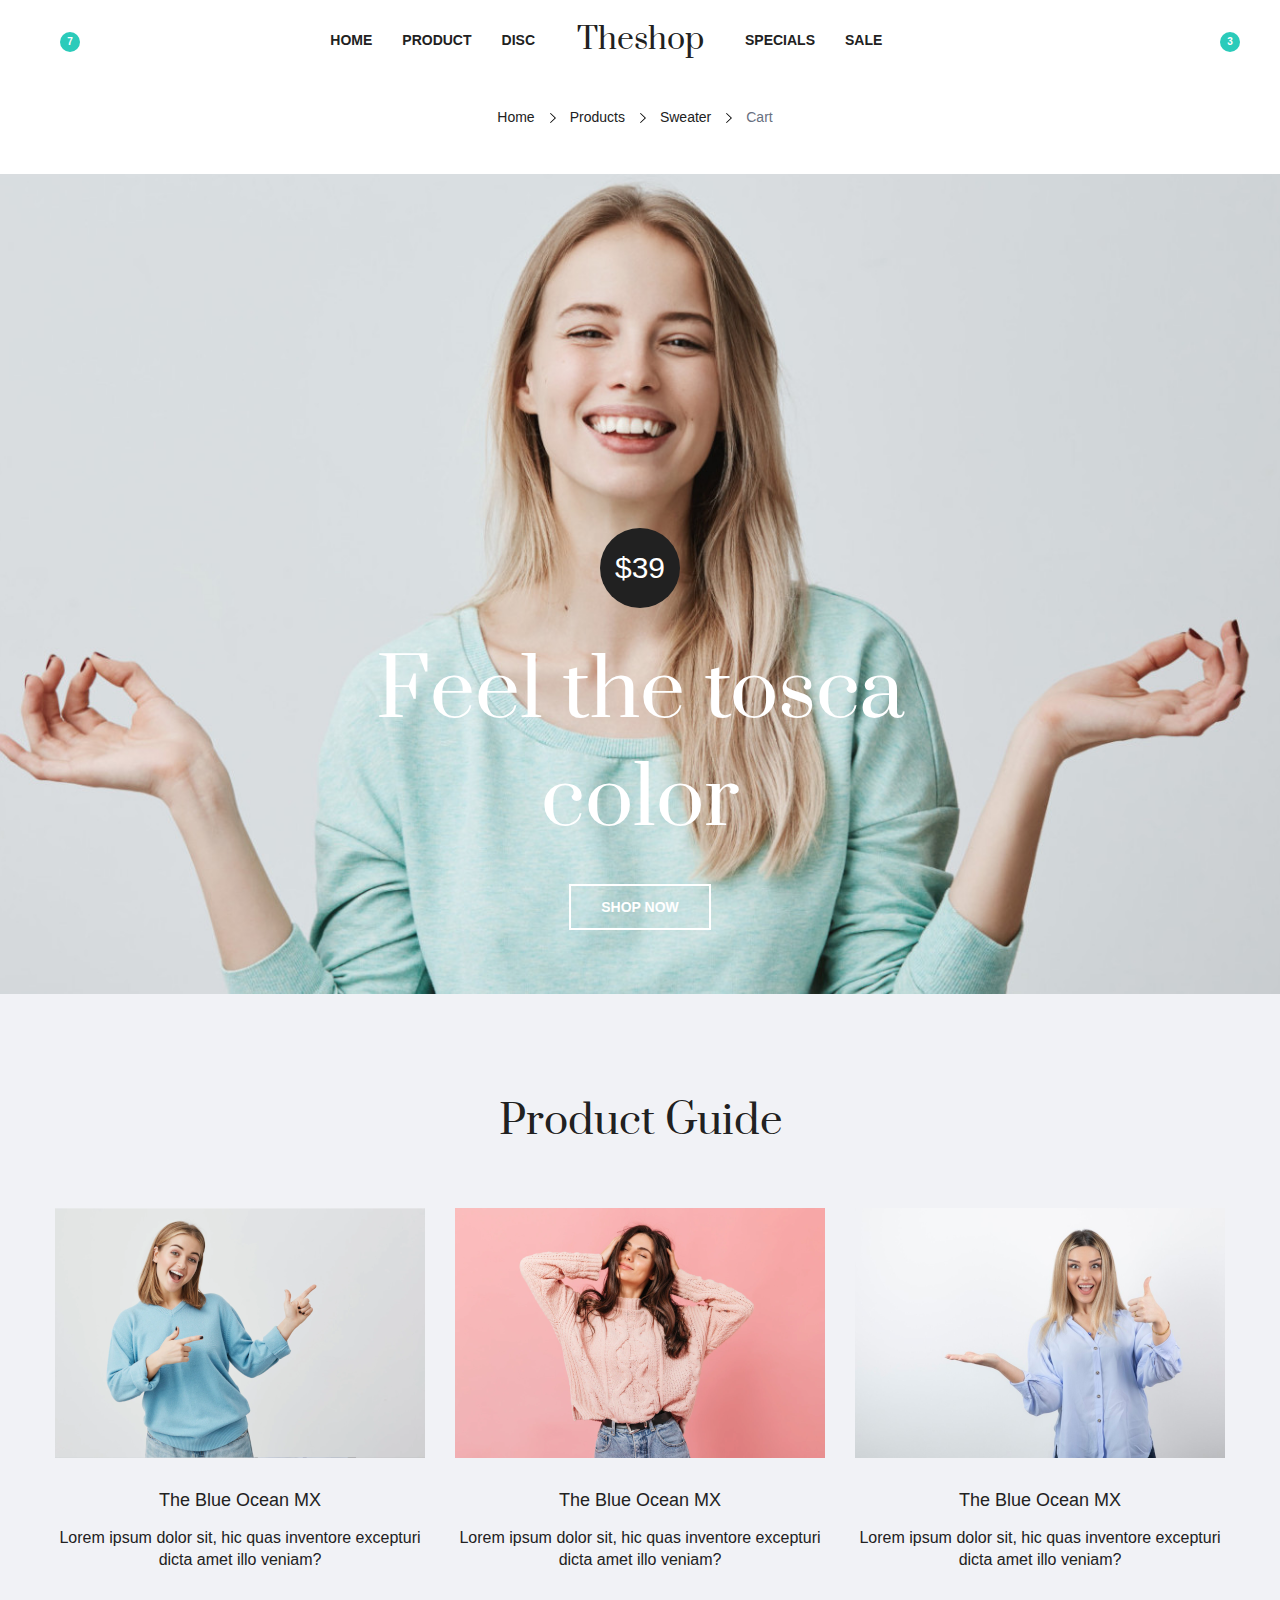
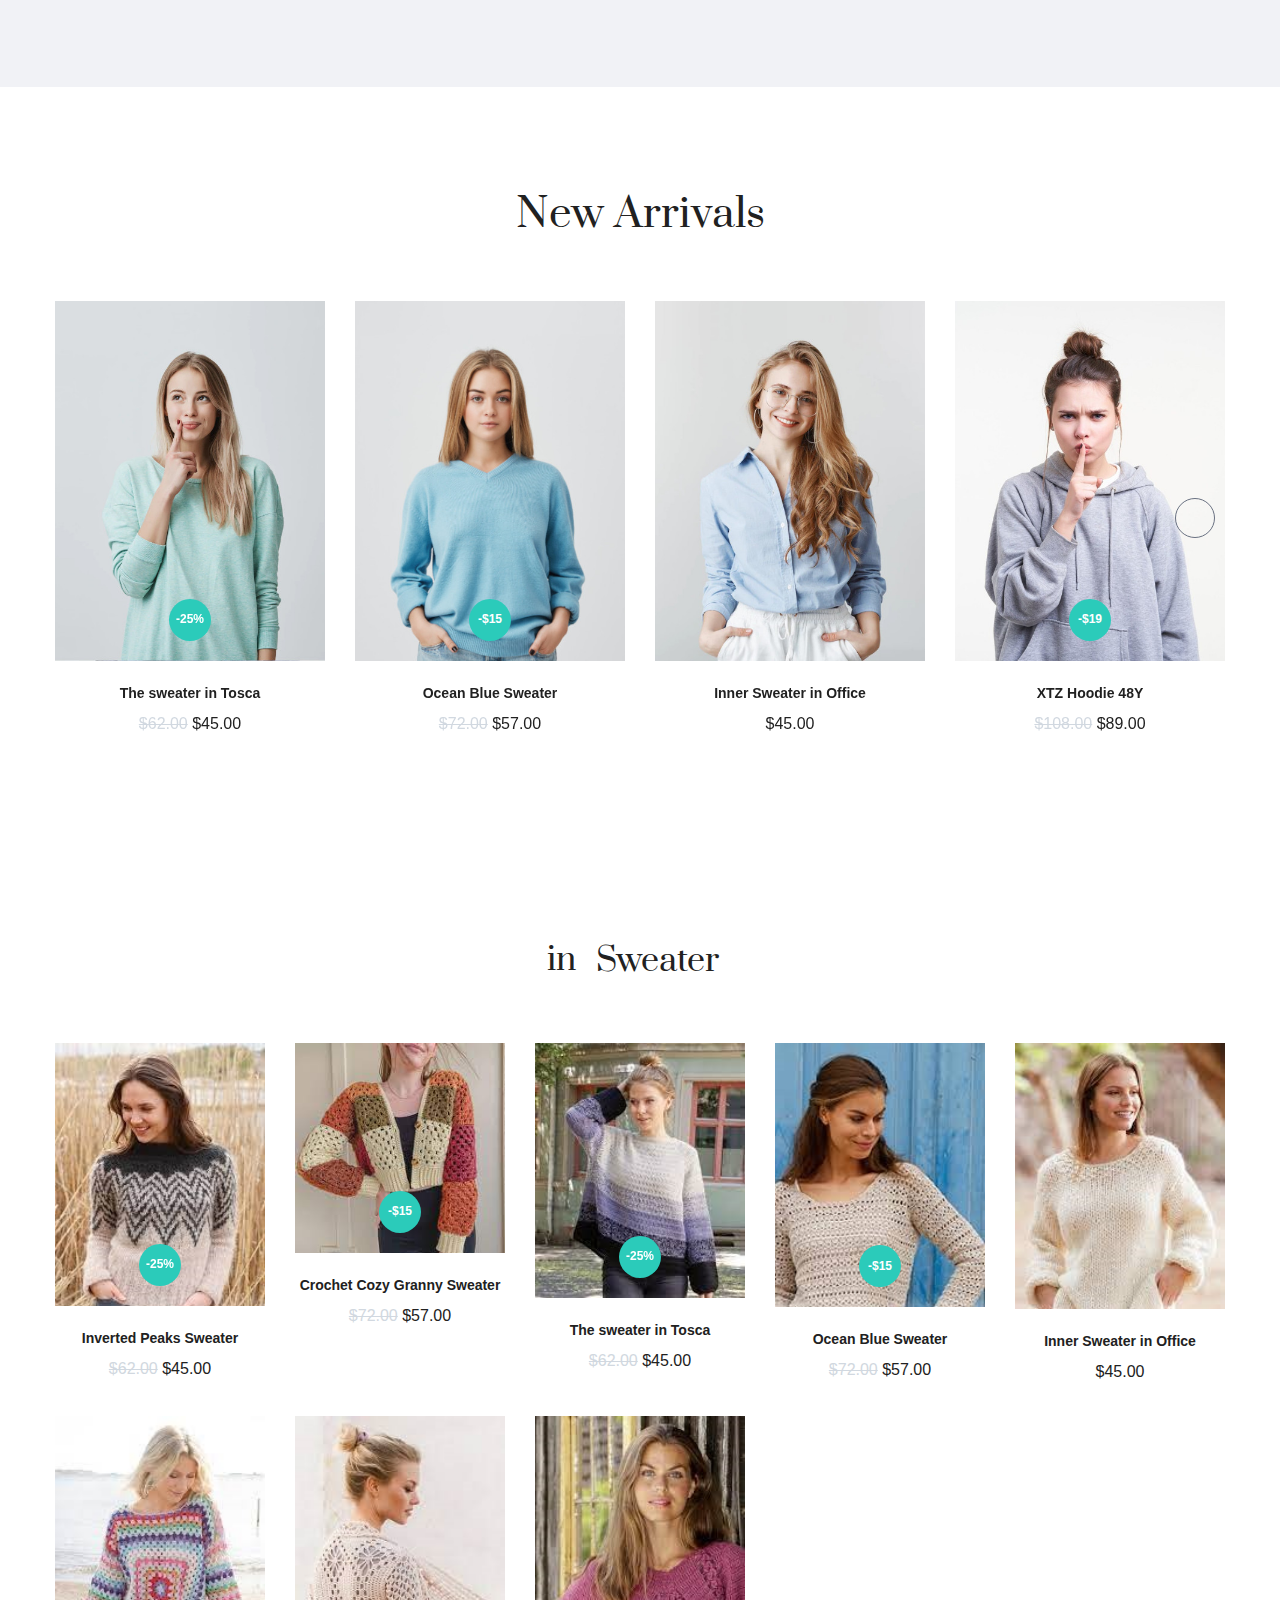
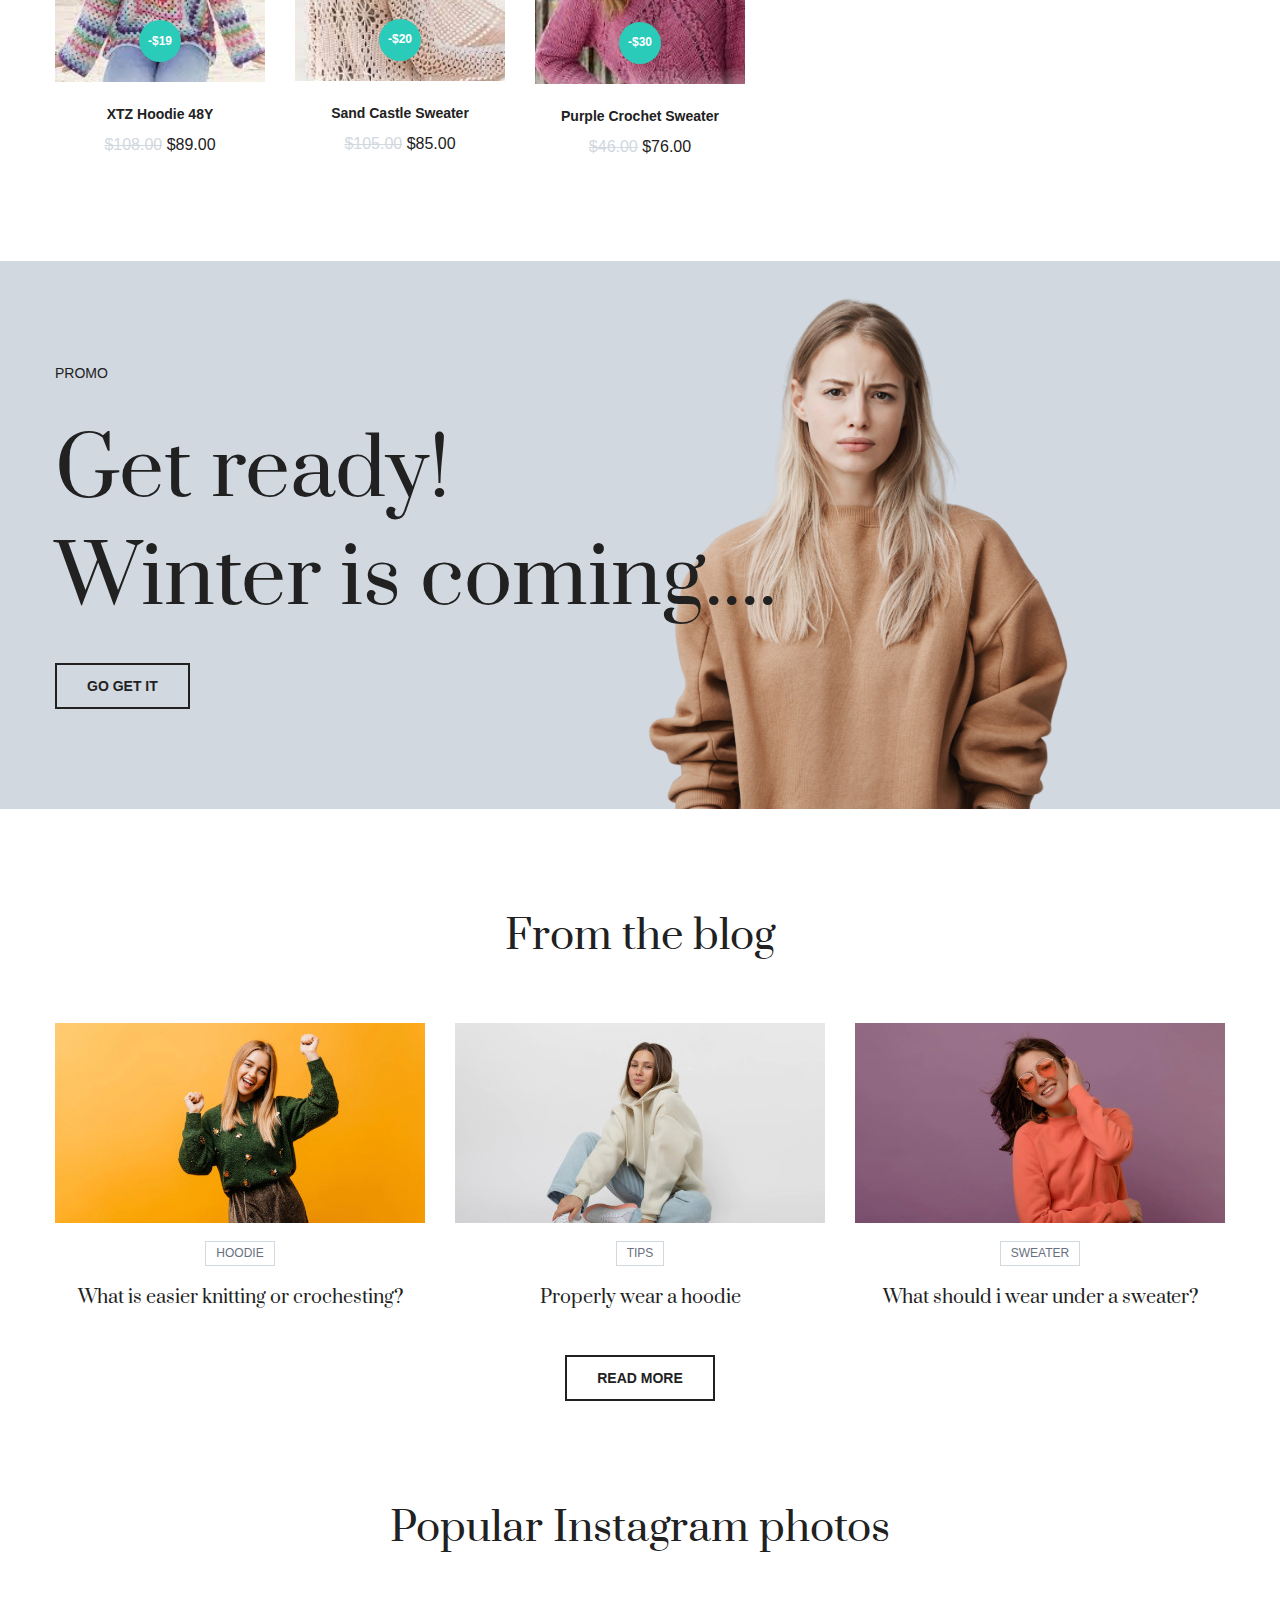
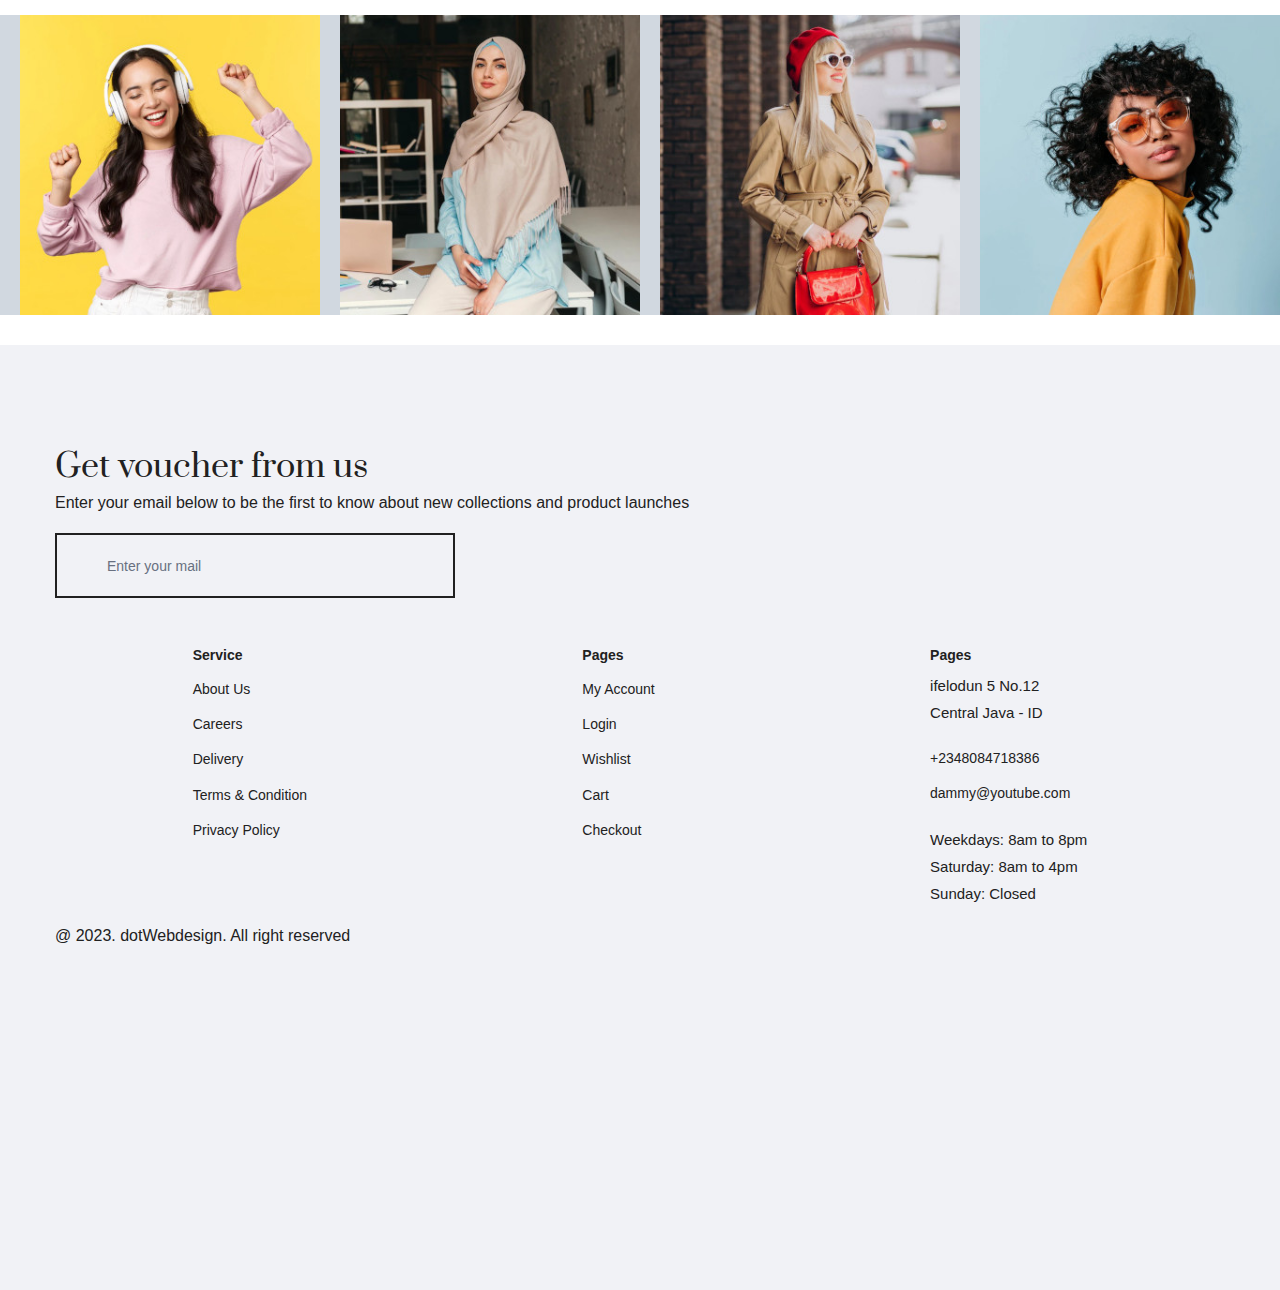
==== commit 6f0d11b2: "commit" ====
--- a/index.html
+++ b/index.html
@@ -196,7 +196,7 @@
                                 <li><a href="index.html">Home</a></li>
                                 <li><a href="Product.html">Products</a></li>
                                 <li><a href="Product-Category.html">Sweater</a></li>
-                                <li><span>The Sweater in Tosca</span></li>
+                                <li><a href="Cart-page.html">Cart</a></li>
                             </ul>
                         </div>
                     </div>
@@ -1472,8 +1472,8 @@
                                     </li>
                                 </div>
                                 <div class="button">
-                                    <a href="" class="secondary-btn">Checkout</a>
-                                    <a href="" class="grey-link">View cart</a>
+                                    <a href="Checkout-page.html" class="secondary-btn">Checkout</a>
+                                    <a href="Cart-page.html" class="grey-link">View cart</a>
                                 </div>
                             </div>
                         </div>
